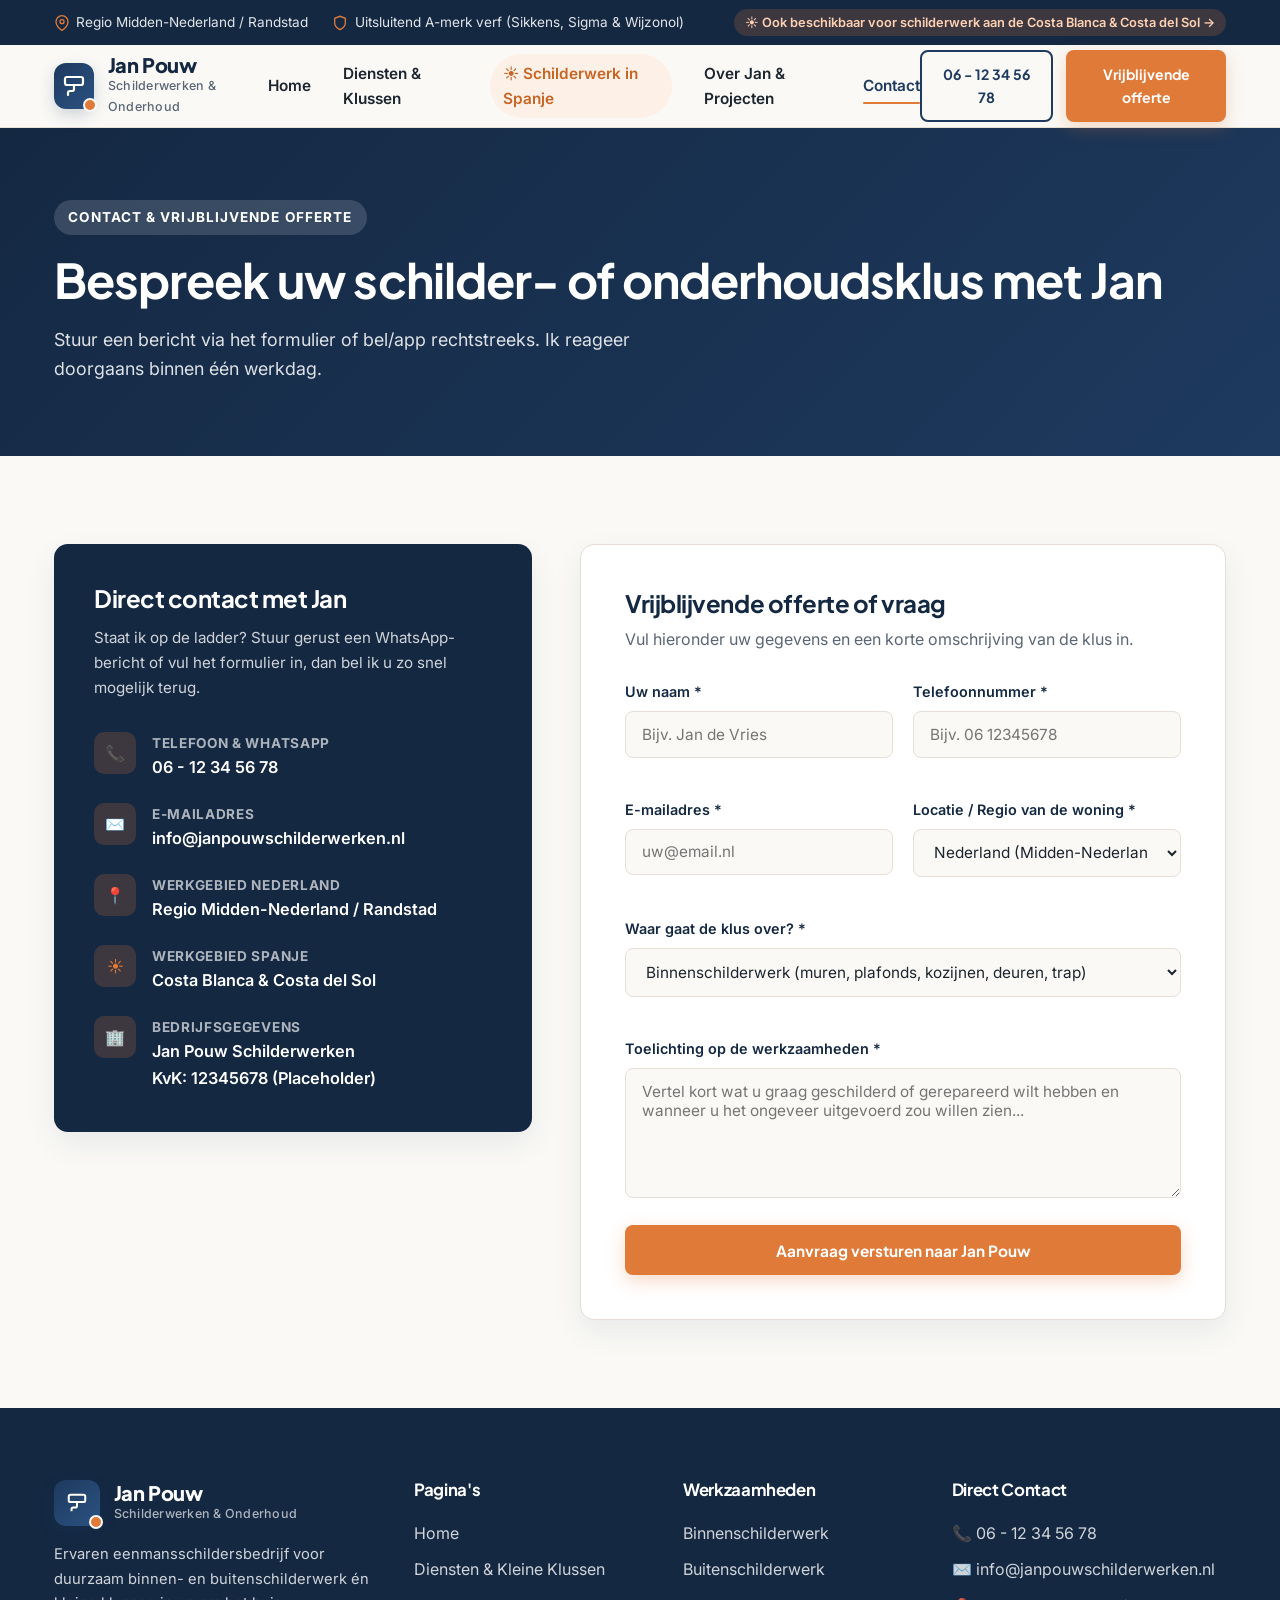
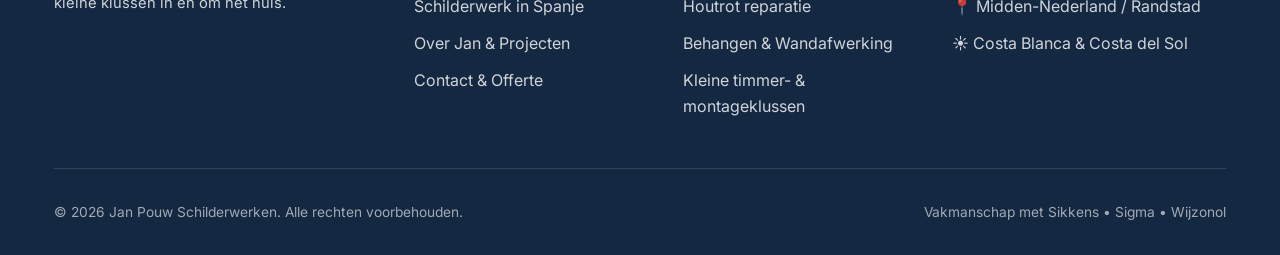
==== contact.html @ bf40d8f5 "Initial commit: Website Jan Pouw Schilderwerken" ====
<!DOCTYPE html>
<html lang="nl">
<head>
  <meta charset="UTF-8" />
  <meta name="viewport" content="width=device-width, initial-scale=1.0" />
  <title>Contact &amp; Offerte Aanvragen | Jan Pouw Schilderwerken</title>
  <meta name="description" content="Vraag vrijblijvend een offerte aan bij Jan Pouw Schilderwerken voor binnen- en buitenschilderwerk, kleine klussen of schilderwerk aan uw woning in Spanje." />
  <link rel="preconnect" href="https://fonts.googleapis.com" />
  <link rel="preconnect" href="https://fonts.gstatic.com" crossorigin />
  <link href="https://fonts.googleapis.com/css2?family=Inter:wght@400;500;600;700&family=Plus+Jakarta+Sans:wght@600;700;800&display=swap" rel="stylesheet" />
  <link rel="stylesheet" href="css/style.css" />
</head>
<body>

  <!-- Topbar -->
  <div class="topbar">
    <div class="container topbar-inner">
      <div class="topbar-items">
        <span class="topbar-item">
          <svg width="16" height="16" viewBox="0 0 24 24" fill="none" stroke="currentColor" stroke-width="2"><path d="M21 10c0 7-9 13-9 13s-9-6-9-13a9 9 0 0 1 18 0z"/><circle cx="12" cy="10" r="3"/></svg>
          Regio Midden-Nederland / Randstad
        </span>
        <span class="topbar-item">
          <svg width="16" height="16" viewBox="0 0 24 24" fill="none" stroke="currentColor" stroke-width="2"><path d="M12 22s8-4 8-10V5l-8-3-8 3v7c0 6 8 10 8 10z"/></svg>
          Uitsluitend A-merk verf (Sikkens, Sigma &amp; Wijzonol)
        </span>
      </div>
      <div>
        <a href="spanje.html" class="topbar-spain-badge">
          ☀️ Ook beschikbaar voor schilderwerk aan de Costa Blanca &amp; Costa del Sol &rarr;
        </a>
      </div>
    </div>
  </div>

  <!-- Navigatie -->
  <header class="site-header">
    <div class="container header-inner">
      <a href="index.html" class="brand">
        <div class="brand-mark">
          <svg width="24" height="24" viewBox="0 0 24 24" fill="none" stroke="currentColor" stroke-width="2.2" stroke-linecap="round" stroke-linejoin="round"><path d="M19 3H5a2 2 0 0 0-2 2v4a2 2 0 0 0 2 2h14a2 2 0 0 0 2-2V5a2 2 0 0 0-2-2Z"/><path d="M12 11v4a2 2 0 0 1-2 2H8a2 2 0 0 0-2 2v2"/></svg>
        </div>
        <div class="brand-text">
          <span class="brand-name">Jan Pouw</span>
          <span class="brand-sub">Schilderwerken &amp; Onderhoud</span>
        </div>
      </a>

      <nav class="nav-links" aria-label="Hoofdnavigatie">
        <a href="index.html" class="nav-link">Home</a>
        <a href="diensten.html" class="nav-link">Diensten &amp; Klussen</a>
        <a href="spanje.html" class="nav-link nav-link-spain">☀️ Schilderwerk in Spanje</a>
        <a href="over-jan.html" class="nav-link">Over Jan &amp; Projecten</a>
        <a href="contact.html" class="nav-link active">Contact</a>
      </nav>

      <div class="header-cta">
        <a href="tel:+31612345678" class="btn btn-outline btn-sm">06 - 12 34 56 78</a>
        <a href="contact.html" class="btn btn-primary btn-sm">Vrijblijvende offerte</a>
      </div>

      <button class="mobile-toggle" aria-label="Menu openen" aria-expanded="false">
        <svg width="28" height="28" viewBox="0 0 24 24" fill="none" stroke="currentColor" stroke-width="2.2"><line x1="3" y1="6" x2="21" y2="6"/><line x1="3" y1="12" x2="21" y2="12"/><line x1="3" y1="18" x2="21" y2="18"/></svg>
      </button>
    </div>
  </header>

  <!-- Page Hero -->
  <section class="page-hero">
    <div class="container">
      <span class="eyebrow" style="background: rgba(255,255,255,0.15); color: #fff;">Contact &amp; Vrijblijvende Offerte</span>
      <h1>Bespreek uw schilder- of onderhoudsklus met Jan</h1>
      <p>Stuur een bericht via het formulier of bel/app rechtstreeks. Ik reageer doorgaans binnen één werkdag.</p>
    </div>
  </section>

  <!-- Contact Sectie -->
  <section class="section">
    <div class="container contact-layout">
      <!-- Linkerkolom: Contactgegevens -->
      <aside class="contact-info-card">
        <h3>Direct contact met Jan</h3>
        <p>Staat ik op de ladder? Stuur gerust een WhatsApp-bericht of vul het formulier in, dan bel ik u zo snel mogelijk terug.</p>

        <div class="contact-list">
          <div class="contact-list-item">
            <div class="contact-icon">📞</div>
            <div>
              <strong>Telefoon &amp; WhatsApp</strong>
              <a href="tel:+31612345678">06 - 12 34 56 78</a>
            </div>
          </div>

          <div class="contact-list-item">
            <div class="contact-icon">✉️</div>
            <div>
              <strong>E-mailadres</strong>
              <a href="mailto:info@janpouwschilderwerken.nl">info@janpouwschilderwerken.nl</a>
            </div>
          </div>

          <div class="contact-list-item">
            <div class="contact-icon">📍</div>
            <div>
              <strong>Werkgebied Nederland</strong>
              <span>Regio Midden-Nederland / Randstad</span>
            </div>
          </div>

          <div class="contact-list-item">
            <div class="contact-icon">☀️</div>
            <div>
              <strong>Werkgebied Spanje</strong>
              <span>Costa Blanca &amp; Costa del Sol</span>
            </div>
          </div>

          <div class="contact-list-item">
            <div class="contact-icon">🏢</div>
            <div>
              <strong>Bedrijfsgegevens</strong>
              <span>Jan Pouw Schilderwerken<br />KvK: 12345678 (Placeholder)</span>
            </div>
          </div>
        </div>
      </aside>

      <!-- Rechterkolom: Offerteformulier -->
      <div class="form-card">
        <h2 style="margin-bottom: 0.5rem;">Vrijblijvende offerte of vraag</h2>
        <p style="color: var(--text-muted); margin-bottom: 1.75rem;">
          Vul hieronder uw gegevens en een korte omschrijving van de klus in.
        </p>

        <form id="offerte-form">
          <div class="form-grid">
            <div class="form-group">
              <label for="naam">Uw naam *</label>
              <input type="text" id="naam" name="naam" class="form-control" placeholder="Bijv. Jan de Vries" required />
            </div>

            <div class="form-group">
              <label for="telefoon">Telefoonnummer *</label>
              <input type="tel" id="telefoon" name="telefoon" class="form-control" placeholder="Bijv. 06 12345678" required />
            </div>

            <div class="form-group">
              <label for="email">E-mailadres *</label>
              <input type="email" id="email" name="email" class="form-control" placeholder="uw@email.nl" required />
            </div>

            <div class="form-group">
              <label for="locatie">Locatie / Regio van de woning *</label>
              <select id="locatie" name="locatie" class="form-control">
                <option value="Nederland (Midden-Nederland / Randstad)">Nederland (Midden-Nederland / Randstad)</option>
                <option value="Spanje (Costa Blanca / Costa del Sol)">Spanje (Costa Blanca / Costa del Sol)</option>
                <option value="Anders (vermeld in bericht)">Anders (vermeld plaats in bericht)</option>
              </select>
            </div>

            <div class="form-group full">
              <label for="klus-type">Waar gaat de klus over? *</label>
              <select id="klus-type" name="klus-type" class="form-control">
                <option value="binnen">Binnenschilderwerk (muren, plafonds, kozijnen, deuren, trap)</option>
                <option value="buiten">Buitenschilderwerk (kozijnen, gevel, dakkapel)</option>
                <option value="combinatie">Combinatie binnen- &amp; buitenschilderwerk</option>
                <option value="klusjes">Kleine klussen &amp; onderhoud (houtrot, behangen, timmerwerk, montage)</option>
                <option value="spanje">Schilderwerk &amp; onderhoud in Spanje</option>
              </select>
            </div>

            <div class="form-group full">
              <label for="bericht">Toelichting op de werkzaamheden *</label>
              <textarea id="bericht" name="bericht" class="form-control" placeholder="Vertel kort wat u graag geschilderd of gerepareerd wilt hebben en wanneer u het ongeveer uitgevoerd zou willen zien..." required></textarea>
            </div>
          </div>

          <button type="submit" class="btn btn-primary" style="width: 100%;">
            Aanvraag versturen naar Jan Pouw
          </button>

          <div id="form-success" class="form-success" role="status"></div>
        </form>
      </div>
    </div>
  </section>

  <!-- Footer -->
  <footer class="site-footer">
    <div class="container">
      <div class="footer-grid">
        <div class="footer-col">
          <div class="brand" style="margin-bottom: 1rem;">
            <div class="brand-mark">
              <svg width="22" height="22" viewBox="0 0 24 24" fill="none" stroke="currentColor" stroke-width="2.2"><path d="M19 3H5a2 2 0 0 0-2 2v4a2 2 0 0 0 2 2h14a2 2 0 0 0 2-2V5a2 2 0 0 0-2-2Z"/><path d="M12 11v4a2 2 0 0 1-2 2H8a2 2 0 0 0-2 2v2"/></svg>
            </div>
            <div class="brand-text">
              <span class="brand-name" style="color: #fff;">Jan Pouw</span>
              <span class="brand-sub" style="color: rgba(255,255,255,0.65);">Schilderwerken &amp; Onderhoud</span>
            </div>
          </div>
          <p style="font-size: 0.92rem;">
            Ervaren eenmansschildersbedrijf voor duurzaam binnen- en buitenschilderwerk én kleine klussen in en om het huis.
          </p>
        </div>

        <div class="footer-col">
          <h4>Pagina's</h4>
          <ul class="footer-links">
            <li><a href="index.html">Home</a></li>
            <li><a href="diensten.html">Diensten &amp; Kleine Klussen</a></li>
            <li><a href="spanje.html">Schilderwerk in Spanje</a></li>
            <li><a href="over-jan.html">Over Jan &amp; Projecten</a></li>
            <li><a href="contact.html">Contact &amp; Offerte</a></li>
          </ul>
        </div>

        <div class="footer-col">
          <h4>Werkzaamheden</h4>
          <ul class="footer-links">
            <li><a href="diensten.html#binnen">Binnenschilderwerk</a></li>
            <li><a href="diensten.html#buiten">Buitenschilderwerk</a></li>
            <li><a href="diensten.html#klussen">Houtrot reparatie</a></li>
            <li><a href="diensten.html#klussen">Behangen &amp; Wandafwerking</a></li>
            <li><a href="diensten.html#klussen">Kleine timmer- &amp; montageklussen</a></li>
          </ul>
        </div>

        <div class="footer-col">
          <h4>Direct Contact</h4>
          <ul class="footer-links">
            <li>📞 <a href="tel:+31612345678">06 - 12 34 56 78</a></li>
            <li>✉️ <a href="mailto:info@janpouwschilderwerken.nl">info@janpouwschilderwerken.nl</a></li>
            <li>📍 Midden-Nederland / Randstad</li>
            <li>☀️ Costa Blanca &amp; Costa del Sol</li>
          </ul>
        </div>
      </div>

      <div class="footer-bottom">
        <span>&copy; 2026 Jan Pouw Schilderwerken. Alle rechten voorbehouden.</span>
        <span>Vakmanschap met Sikkens • Sigma • Wijzonol</span>
      </div>
    </div>
  </footer>

  <script src="js/main.js"></script>
</body>
</html>
---- css/style.css ----
/* ==========================================================================
   Jan Pouw Schilderwerken — Mediterraans Fris & Modern Design System
   ========================================================================== */

:root {
  /* Kleurenpalet: Mediterraans Fris & Modern */
  --bg-light: #FAF9F6;          /* Helder kalkwit */
  --bg-sand: #F3EFEA;           /* Zacht warm zandgrijs */
  --bg-sand-dark: #E8E1D7;      /* Iets dieper zand voor subtiele randen */
  --surface-white: #FFFFFF;     /* Zuiver wit voor kaarten */

  --primary: #1E3A5F;           /* Modern kustblauw / diep azuurblauw */
  --primary-light: #2B5282;     /* Lichter kustblauw */
  --primary-dark: #142842;      /* Diep nachtblauw */

  --accent: #E07A38;            /* Zonnig terracotta / oker */
  --accent-hover: #C86524;      /* Dieper terracotta voor hover */
  --accent-soft: #FDF0E6;       /* Zachte terracotta gloed */

  --text-main: #1C252E;         /* Diep antraciet-blauw voor leesbaarheid */
  --text-muted: #5A6675;        /* Zacht leigrijs */
  --text-light: #F8FAFC;

  --success: #2A7B56;
  --border-color: #E5DFD5;

  /* Typografie */
  --font-heading: 'Plus Jakarta Sans', -apple-system, BlinkMacSystemFont, sans-serif;
  --font-body: 'Inter', -apple-system, BlinkMacSystemFont, sans-serif;

  /* Schaduwen & Afrondingen */
  --shadow-sm: 0 4px 12px rgba(30, 58, 95, 0.05);
  --shadow-md: 0 12px 30px rgba(30, 58, 95, 0.08);
  --shadow-lg: 0 20px 45px rgba(30, 58, 95, 0.12);
  --radius-sm: 8px;
  --radius-md: 14px;
  --radius-lg: 22px;
  --radius-pill: 9999px;

  --transition: all 0.25s cubic-bezier(0.4, 0, 0.2, 1);
}

/* Reset & Basis */
*, *::before, *::after {
  box-sizing: border-box;
  margin: 0;
  padding: 0;
}

html {
  scroll-behavior: smooth;
  font-size: 16px;
}

body {
  font-family: var(--font-body);
  background-color: var(--bg-light);
  color: var(--text-main);
  line-height: 1.65;
  -webkit-font-smoothing: antialiased;
  overflow-x: hidden;
}

img {
  max-width: 100%;
  height: auto;
  display: block;
}

a {
  color: inherit;
  text-decoration: none;
  transition: var(--transition);
}

ul {
  list-style: none;
}

.container {
  width: 100%;
  max-width: 1220px;
  margin: 0 auto;
  padding: 0 1.5rem;
}

/* Typografie Helpers */
h1, h2, h3, h4 {
  font-family: var(--font-heading);
  color: var(--primary-dark);
  line-height: 1.2;
  font-weight: 700;
  letter-spacing: -0.02em;
}

.eyebrow {
  display: inline-flex;
  align-items: center;
  gap: 0.5rem;
  font-size: 0.85rem;
  font-weight: 700;
  text-transform: uppercase;
  letter-spacing: 0.08em;
  color: var(--accent);
  background: var(--accent-soft);
  padding: 0.4rem 0.9rem;
  border-radius: var(--radius-pill);
  margin-bottom: 1rem;
}

.section-header {
  max-width: 680px;
  margin: 0 auto 3.5rem;
  text-align: center;
}

.section-header h2 {
  font-size: clamp(1.85rem, 3.2vw, 2.6rem);
  margin-bottom: 1rem;
}

.section-header p {
  color: var(--text-muted);
  font-size: 1.08rem;
}

/* ==========================================================================
   Topbar & Navigatie
   ========================================================================== */
.topbar {
  background-color: var(--primary-dark);
  color: rgba(255, 255, 255, 0.88);
  font-size: 0.85rem;
  padding: 0.55rem 0;
}

.topbar-inner {
  display: flex;
  justify-content: space-between;
  align-items: center;
  flex-wrap: wrap;
  gap: 0.75rem;
}

.topbar-items {
  display: flex;
  align-items: center;
  gap: 1.5rem;
  flex-wrap: wrap;
}

.topbar-item {
  display: inline-flex;
  align-items: center;
  gap: 0.4rem;
}

.topbar-item svg {
  color: var(--accent);
  flex-shrink: 0;
}

.topbar-spain-badge {
  display: inline-flex;
  align-items: center;
  gap: 0.4rem;
  background: rgba(224, 122, 56, 0.2);
  color: #FFD1B3;
  padding: 0.2rem 0.7rem;
  border-radius: var(--radius-pill);
  font-weight: 600;
  font-size: 0.8rem;
}

.topbar-spain-badge:hover {
  background: var(--accent);
  color: #fff;
}

/* Header */
.site-header {
  position: sticky;
  top: 0;
  z-index: 1000;
  background: rgba(250, 249, 246, 0.94);
  backdrop-filter: blur(12px);
  border-bottom: 1px solid var(--border-color);
  transition: var(--transition);
}

.header-inner {
  display: flex;
  align-items: center;
  justify-content: space-between;
  height: 82px;
}

.brand {
  display: flex;
  align-items: center;
  gap: 0.85rem;
}

.brand-mark {
  width: 46px;
  height: 46px;
  border-radius: 12px;
  background: linear-gradient(135deg, var(--primary) 0%, var(--primary-light) 100%);
  display: flex;
  align-items: center;
  justify-content: center;
  color: #fff;
  position: relative;
  box-shadow: 0 6px 16px rgba(30, 58, 95, 0.2);
}

.brand-mark::after {
  content: '';
  position: absolute;
  bottom: -3px;
  right: -3px;
  width: 14px;
  height: 14px;
  background: var(--accent);
  border-radius: 50%;
  border: 2px solid var(--bg-light);
}

.brand-text {
  display: flex;
  flex-direction: column;
}

.brand-name {
  font-family: var(--font-heading);
  font-weight: 800;
  font-size: 1.25rem;
  color: var(--primary-dark);
  letter-spacing: -0.02em;
  line-height: 1.1;
}

.brand-sub {
  font-size: 0.78rem;
  color: var(--text-muted);
  font-weight: 500;
  letter-spacing: 0.02em;
}

.nav-links {
  display: flex;
  align-items: center;
  gap: 2rem;
}

.nav-link {
  font-weight: 600;
  font-size: 0.96rem;
  color: var(--text-main);
  position: relative;
  padding: 0.35rem 0;
}

.nav-link::after {
  content: '';
  position: absolute;
  left: 0;
  bottom: 0;
  width: 0;
  height: 2.5px;
  background: var(--accent);
  border-radius: 2px;
  transition: var(--transition);
}

.nav-link:hover,
.nav-link.active {
  color: var(--primary);
}

.nav-link:hover::after,
.nav-link.active::after {
  width: 100%;
}

.nav-link-spain {
  display: inline-flex;
  align-items: center;
  gap: 0.35rem;
  background: var(--accent-soft);
  color: var(--accent-hover);
  padding: 0.4rem 0.85rem;
  border-radius: var(--radius-pill);
}

.nav-link-spain::after {
  display: none;
}

.nav-link-spain:hover,
.nav-link-spain.active {
  background: var(--accent);
  color: #fff;
}

.header-cta {
  display: flex;
  align-items: center;
  gap: 0.85rem;
}

/* Knoppen */
.btn {
  display: inline-flex;
  align-items: center;
  justify-content: center;
  gap: 0.55rem;
  font-family: var(--font-heading);
  font-weight: 700;
  font-size: 0.96rem;
  padding: 0.85rem 1.65rem;
  border-radius: var(--radius-sm);
  border: 2px solid transparent;
  cursor: pointer;
  transition: var(--transition);
  text-align: center;
}

.btn-primary {
  background-color: var(--accent);
  color: #fff;
  box-shadow: 0 6px 18px rgba(224, 122, 56, 0.28);
}

.btn-primary:hover {
  background-color: var(--accent-hover);
  transform: translateY(-2px);
  box-shadow: 0 10px 24px rgba(224, 122, 56, 0.35);
}

.btn-secondary {
  background-color: var(--primary);
  color: #fff;
}

.btn-secondary:hover {
  background-color: var(--primary-dark);
  transform: translateY(-2px);
}

.btn-outline {
  background-color: transparent;
  border-color: var(--primary);
  color: var(--primary);
}

.btn-outline:hover {
  background-color: var(--primary);
  color: #fff;
}

.btn-outline-light {
  background-color: rgba(255, 255, 255, 0.1);
  border-color: rgba(255, 255, 255, 0.55);
  color: #fff;
}

.btn-outline-light:hover {
  background-color: #fff;
  color: var(--primary-dark);
}

.btn-sm {
  padding: 0.65rem 1.25rem;
  font-size: 0.88rem;
}

/* Mobiel menu knop */
.mobile-toggle {
  display: none;
  background: none;
  border: none;
  color: var(--primary-dark);
  cursor: pointer;
  padding: 0.5rem;
}

/* ==========================================================================
   Hero Sectie
   ========================================================================== */
.hero {
  position: relative;
  padding: 4.5rem 0 5rem;
  background: linear-gradient(180deg, var(--bg-light) 0%, var(--bg-sand) 100%);
  overflow: hidden;
}

.hero-grid {
  display: grid;
  grid-template-columns: 1.1fr 0.9fr;
  gap: 3.5rem;
  align-items: center;
}

.hero-content h1 {
  font-size: clamp(2.25rem, 4.2vw, 3.45rem);
  margin-bottom: 1.25rem;
  color: var(--primary-dark);
}

.hero-content h1 span {
  color: var(--accent);
}

.hero-lead {
  font-size: 1.14rem;
  color: var(--text-muted);
  margin-bottom: 2rem;
  max-width: 560px;
}

.hero-actions {
  display: flex;
  flex-wrap: wrap;
  gap: 1rem;
  margin-bottom: 2.5rem;
}

.hero-usps {
  display: grid;
  grid-template-columns: repeat(2, 1fr);
  gap: 0.85rem 1.5rem;
  padding-top: 1.75rem;
  border-top: 1px solid var(--border-color);
}

.hero-usp {
  display: flex;
  align-items: center;
  gap: 0.6rem;
  font-weight: 600;
  font-size: 0.94rem;
  color: var(--primary-dark);
}

.hero-usp-icon {
  width: 24px;
  height: 24px;
  border-radius: 50%;
  background: rgba(42, 123, 86, 0.14);
  color: var(--success);
  display: inline-flex;
  align-items: center;
  justify-content: center;
  flex-shrink: 0;
}

.hero-visual {
  position: relative;
}

.hero-image-main {
  border-radius: var(--radius-lg);
  overflow: hidden;
  box-shadow: var(--shadow-lg);
  border: 6px solid var(--surface-white);
  aspect-ratio: 4 / 3.4;
}

.hero-image-main img {
  width: 100%;
  height: 100%;
  object-fit: cover;
}

.hero-floating-card {
  position: absolute;
  bottom: -1.5rem;
  left: -1.75rem;
  background: var(--surface-white);
  padding: 1.15rem 1.4rem;
  border-radius: var(--radius-md);
  box-shadow: var(--shadow-md);
  display: flex;
  align-items: center;
  gap: 1rem;
  max-width: 295px;
  border: 1px solid var(--border-color);
}

.hero-floating-badge {
  width: 48px;
  height: 48px;
  border-radius: 12px;
  background: var(--accent-soft);
  color: var(--accent);
  display: flex;
  align-items: center;
  justify-content: center;
  font-weight: 800;
  font-size: 1.1rem;
  flex-shrink: 0;
}

.hero-floating-card strong {
  display: block;
  font-size: 0.95rem;
  color: var(--primary-dark);
}

.hero-floating-card span {
  font-size: 0.82rem;
  color: var(--text-muted);
}

.hero-spain-pill {
  position: absolute;
  top: 1.25rem;
  right: 1.25rem;
  background: rgba(20, 40, 66, 0.9);
  backdrop-filter: blur(8px);
  color: #fff;
  padding: 0.6rem 1rem;
  border-radius: var(--radius-pill);
  font-size: 0.83rem;
  font-weight: 600;
  display: flex;
  align-items: center;
  gap: 0.45rem;
  box-shadow: var(--shadow-sm);
}

/* ==========================================================================
   Verfmerken Balk (Sikkens, Sigma, Wijzonol)
   ========================================================================== */
.brands-bar {
  background: var(--surface-white);
  border-bottom: 1px solid var(--border-color);
  padding: 2rem 0;
}

.brands-inner {
  display: flex;
  align-items: center;
  justify-content: space-between;
  flex-wrap: wrap;
  gap: 1.5rem;
}

.brands-label {
  font-size: 0.92rem;
  font-weight: 600;
  color: var(--text-muted);
  max-width: 320px;
}

.brands-label strong {
  color: var(--primary-dark);
}

.brand-pills {
  display: flex;
  align-items: center;
  flex-wrap: wrap;
  gap: 1rem;
}

.brand-pill {
  background: var(--bg-light);
  border: 1px solid var(--border-color);
  padding: 0.65rem 1.4rem;
  border-radius: var(--radius-sm);
  font-family: var(--font-heading);
  font-weight: 800;
  font-size: 1.05rem;
  color: var(--primary);
  letter-spacing: 0.03em;
  display: flex;
  align-items: center;
  gap: 0.5rem;
}

.brand-pill span.dot {
  width: 8px;
  height: 8px;
  border-radius: 50%;
  background: var(--accent);
}

/* ==========================================================================
   Secties Algemeen & Diensten Kaarten
   ========================================================================== */
.section {
  padding: 5.5rem 0;
}

.section-sand {
  background-color: var(--bg-sand);
}

.section-primary {
  background-color: var(--primary);
  color: #fff;
}

.services-grid {
  display: grid;
  grid-template-columns: repeat(3, 1fr);
  gap: 2rem;
}

.service-card {
  background: var(--surface-white);
  border-radius: var(--radius-md);
  overflow: hidden;
  border: 1px solid var(--border-color);
  box-shadow: var(--shadow-sm);
  transition: var(--transition);
  display: flex;
  flex-direction: column;
}

.service-card:hover {
  transform: translateY(-6px);
  box-shadow: var(--shadow-lg);
}

.service-card-img {
  height: 220px;
  overflow: hidden;
  position: relative;
}

.service-card-img img {
  width: 100%;
  height: 100%;
  object-fit: cover;
  transition: transform 0.5s ease;
}

.service-card:hover .service-card-img img {
  transform: scale(1.05);
}

.service-tag {
  position: absolute;
  top: 1rem;
  left: 1rem;
  background: rgba(255, 255, 255, 0.94);
  color: var(--primary-dark);
  font-weight: 700;
  font-size: 0.78rem;
  padding: 0.3rem 0.75rem;
  border-radius: var(--radius-pill);
}

.service-card-body {
  padding: 1.85rem;
  display: flex;
  flex-direction: column;
  flex-grow: 1;
}

.service-card-body h3 {
  font-size: 1.35rem;
  margin-bottom: 0.75rem;
}

.service-card-body p {
  color: var(--text-muted);
  font-size: 0.96rem;
  margin-bottom: 1.25rem;
}

.check-list {
  margin-bottom: 1.6rem;
  display: flex;
  flex-direction: column;
  gap: 0.5rem;
}

.check-list li {
  display: flex;
  align-items: flex-start;
  gap: 0.55rem;
  font-size: 0.92rem;
  color: var(--text-main);
}

.check-list li svg {
  color: var(--accent);
  flex-shrink: 0;
  margin-top: 0.25rem;
}

.service-card-link {
  margin-top: auto;
  display: inline-flex;
  align-items: center;
  gap: 0.4rem;
  font-weight: 700;
  color: var(--primary);
  font-size: 0.95rem;
}

.service-card-link:hover {
  color: var(--accent);
  gap: 0.65rem;
}

/* ==========================================================================
   Spanje Highlight Banner
   ========================================================================== */
.spain-banner {
  background: linear-gradient(125deg, var(--primary-dark) 0%, var(--primary) 60%, #275385 100%);
  border-radius: var(--radius-lg);
  overflow: hidden;
  color: #fff;
  display: grid;
  grid-template-columns: 1.15fr 0.85fr;
  box-shadow: var(--shadow-lg);
}

.spain-banner-content {
  padding: 3.5rem;
  display: flex;
  flex-direction: column;
  justify-content: center;
}

.spain-banner-content h2 {
  color: #fff;
  font-size: clamp(1.75rem, 3vw, 2.4rem);
  margin-bottom: 1rem;
}

.spain-banner-content p {
  color: rgba(255, 255, 255, 0.86);
  font-size: 1.05rem;
  margin-bottom: 1.5rem;
}

.spain-highlights {
  display: grid;
  grid-template-columns: repeat(2, 1fr);
  gap: 0.75rem 1.25rem;
  margin-bottom: 2rem;
}

.spain-highlight-item {
  display: flex;
  align-items: center;
  gap: 0.5rem;
  font-size: 0.92rem;
  font-weight: 500;
  color: #FFF3E8;
}

.spain-banner-image {
  position: relative;
  min-height: 340px;
}

.spain-banner-image img {
  width: 100%;
  height: 100%;
  object-fit: cover;
}

/* ==========================================================================
   Over Jan / Vakmanschap Blok
   ========================================================================== */
.split-grid {
  display: grid;
  grid-template-columns: 1fr 1fr;
  gap: 4rem;
  align-items: center;
}

.image-collage {
  position: relative;
  display: grid;
  grid-template-columns: 1fr 1fr;
  gap: 1.25rem;
}

.image-collage img {
  border-radius: var(--radius-md);
  box-shadow: var(--shadow-md);
  width: 100%;
  height: 280px;
  object-fit: cover;
}

.image-collage img:nth-child(2) {
  margin-top: 2.5rem;
}

.feature-boxes {
  display: grid;
  grid-template-columns: repeat(2, 1fr);
  gap: 1.25rem;
  margin-top: 2rem;
}

.feature-box {
  background: var(--surface-white);
  padding: 1.35rem;
  border-radius: var(--radius-sm);
  border: 1px solid var(--border-color);
}

.feature-box h4 {
  font-size: 1.05rem;
  margin-bottom: 0.35rem;
  display: flex;
  align-items: center;
  gap: 0.5rem;
}

.feature-box p {
  font-size: 0.88rem;
  color: var(--text-muted);
}

/* ==========================================================================
   Reviews / Klantbeoordelingen
   ========================================================================== */
.reviews-grid {
  display: grid;
  grid-template-columns: repeat(3, 1fr);
  gap: 1.75rem;
}

.review-card {
  background: var(--surface-white);
  padding: 2rem;
  border-radius: var(--radius-md);
  border: 1px solid var(--border-color);
  box-shadow: var(--shadow-sm);
  display: flex;
  flex-direction: column;
}

.review-stars {
  color: #F59E0B;
  font-size: 1.1rem;
  letter-spacing: 2px;
  margin-bottom: 1rem;
}

.review-text {
  font-style: italic;
  color: var(--text-main);
  margin-bottom: 1.5rem;
  flex-grow: 1;
}

.review-author {
  display: flex;
  align-items: center;
  justify-content: space-between;
  padding-top: 1rem;
  border-top: 1px solid var(--border-color);
  font-size: 0.88rem;
}

.review-author strong {
  color: var(--primary-dark);
}

.review-location {
  color: var(--text-muted);
}

/* ==========================================================================
   Pagina Header (Subpagina's)
   ========================================================================== */
.page-hero {
  background: linear-gradient(135deg, var(--primary-dark) 0%, var(--primary) 100%);
  color: #fff;
  padding: 4.5rem 0;
  position: relative;
  overflow: hidden;
}

.page-hero h1 {
  color: #fff;
  font-size: clamp(2rem, 3.8vw, 3rem);
  margin-bottom: 1rem;
}

.page-hero p {
  color: rgba(255, 255, 255, 0.86);
  font-size: 1.12rem;
  max-width: 660px;
}

/* ==========================================================================
   Portfolio Galerij & Filters
   ========================================================================== */
.filter-tabs {
  display: flex;
  justify-content: center;
  flex-wrap: wrap;
  gap: 0.65rem;
  margin-bottom: 2.5rem;
}

.filter-btn {
  background: var(--surface-white);
  border: 1px solid var(--border-color);
  padding: 0.6rem 1.25rem;
  border-radius: var(--radius-pill);
  font-weight: 600;
  font-size: 0.9rem;
  color: var(--text-main);
  cursor: pointer;
  transition: var(--transition);
}

.filter-btn.active,
.filter-btn:hover {
  background: var(--primary);
  color: #fff;
  border-color: var(--primary);
}

.gallery-grid {
  display: grid;
  grid-template-columns: repeat(3, 1fr);
  gap: 1.5rem;
}

.gallery-item {
  border-radius: var(--radius-md);
  overflow: hidden;
  background: var(--surface-white);
  border: 1px solid var(--border-color);
  box-shadow: var(--shadow-sm);
  transition: var(--transition);
}

.gallery-item.hidden {
  display: none;
}

.gallery-img {
  height: 240px;
  overflow: hidden;
  position: relative;
}

.gallery-img img {
  width: 100%;
  height: 100%;
  object-fit: cover;
  transition: transform 0.4s ease;
}

.gallery-item:hover .gallery-img img {
  transform: scale(1.05);
}

.gallery-caption {
  padding: 1.25rem;
}

.gallery-caption h4 {
  font-size: 1.05rem;
  margin-bottom: 0.25rem;
}

.gallery-caption p {
  font-size: 0.86rem;
  color: var(--text-muted);
}

/* ==========================================================================
   Contactformulier & Kaarten
   ========================================================================== */
.contact-layout {
  display: grid;
  grid-template-columns: 1fr 1.35fr;
  gap: 3rem;
  align-items: start;
}

.contact-info-card {
  background: var(--primary-dark);
  color: #fff;
  padding: 2.5rem;
  border-radius: var(--radius-md);
  box-shadow: var(--shadow-md);
}

.contact-info-card h3 {
  color: #fff;
  font-size: 1.5rem;
  margin-bottom: 0.75rem;
}

.contact-info-card > p {
  color: rgba(255, 255, 255, 0.8);
  margin-bottom: 2rem;
  font-size: 0.95rem;
}

.contact-list {
  display: flex;
  flex-direction: column;
  gap: 1.35rem;
}

.contact-list-item {
  display: flex;
  align-items: flex-start;
  gap: 1rem;
}

.contact-icon {
  width: 42px;
  height: 42px;
  border-radius: 10px;
  background: rgba(224, 122, 56, 0.2);
  color: var(--accent);
  display: flex;
  align-items: center;
  justify-content: center;
  flex-shrink: 0;
}

.contact-list-item strong {
  display: block;
  font-size: 0.85rem;
  text-transform: uppercase;
  letter-spacing: 0.05em;
  color: rgba(255, 255, 255, 0.65);
}

.contact-list-item span,
.contact-list-item a {
  font-size: 1.02rem;
  font-weight: 600;
  color: #fff;
}

.form-card {
  background: var(--surface-white);
  padding: 2.75rem;
  border-radius: var(--radius-md);
  border: 1px solid var(--border-color);
  box-shadow: var(--shadow-md);
}

.form-grid {
  display: grid;
  grid-template-columns: 1fr 1fr;
  gap: 1.25rem;
}

.form-group {
  margin-bottom: 1.25rem;
}

.form-group.full {
  grid-column: 1 / -1;
}

.form-group label {
  display: block;
  font-weight: 600;
  font-size: 0.9rem;
  margin-bottom: 0.45rem;
  color: var(--primary-dark);
}

.form-control {
  width: 100%;
  padding: 0.8rem 1rem;
  border: 1.5px solid var(--border-color);
  border-radius: var(--radius-sm);
  font-family: var(--font-body);
  font-size: 0.96rem;
  background: var(--bg-light);
  color: var(--text-main);
  transition: var(--transition);
}

.form-control:focus {
  outline: none;
  border-color: var(--primary);
  background: #fff;
  box-shadow: 0 0 0 3px rgba(30, 58, 95, 0.1);
}

textarea.form-control {
  min-height: 130px;
  resize: vertical;
}

.form-success {
  display: none;
  background: #ECFDF5;
  border: 1px solid #A7F3D0;
  color: #065F46;
  padding: 1.25rem;
  border-radius: var(--radius-sm);
  margin-top: 1rem;
  font-weight: 600;
}

/* ==========================================================================
   CTA Sectie & Footer
   ========================================================================== */
.cta-strip {
  background: var(--bg-sand);
  border-top: 1px solid var(--border-color);
  padding: 4.5rem 0;
  text-align: center;
}

.cta-strip h2 {
  font-size: clamp(1.75rem, 3vw, 2.4rem);
  margin-bottom: 0.85rem;
}

.cta-strip p {
  color: var(--text-muted);
  max-width: 600px;
  margin: 0 auto 2rem;
  font-size: 1.05rem;
}

.site-footer {
  background: var(--primary-dark);
  color: rgba(255, 255, 255, 0.8);
  padding: 4.5rem 0 2rem;
}

.footer-grid {
  display: grid;
  grid-template-columns: 1.4fr 1fr 1fr 1.2fr;
  gap: 2.5rem;
  padding-bottom: 3rem;
  border-bottom: 1px solid rgba(255, 255, 255, 0.12);
}

.footer-col h4 {
  color: #fff;
  font-size: 1.05rem;
  margin-bottom: 1.2rem;
}

.footer-links {
  display: flex;
  flex-direction: column;
  gap: 0.65rem;
}

.footer-links a:hover {
  color: var(--accent);
  padding-left: 4px;
}

.footer-bottom {
  padding-top: 2rem;
  display: flex;
  justify-content: space-between;
  align-items: center;
  flex-wrap: wrap;
  gap: 1rem;
  font-size: 0.86rem;
  color: rgba(255, 255, 255, 0.6);
}

/* ==========================================================================
   Responsiveness
   ========================================================================== */
@media (max-width: 992px) {
  .hero-grid,
  .split-grid,
  .spain-banner,
  .contact-layout {
    grid-template-columns: 1fr;
  }

  .services-grid,
  .reviews-grid,
  .gallery-grid {
    grid-template-columns: repeat(2, 1fr);
  }

  .footer-grid {
    grid-template-columns: 1fr 1fr;
  }

  .hero-floating-card {
    left: 1rem;
    bottom: 1rem;
  }
}

@media (max-width: 768px) {
  .topbar {
    display: none;
  }

  .mobile-toggle {
    display: block;
  }

  .nav-links {
    position: fixed;
    top: 82px;
    left: 0;
    right: 0;
    background: var(--surface-white);
    flex-direction: column;
    padding: 1.75rem;
    gap: 1.15rem;
    border-bottom: 1px solid var(--border-color);
    box-shadow: var(--shadow-md);
    transform: translateY(-130%);
    opacity: 0;
    pointer-events: none;
    transition: var(--transition);
  }

  .nav-links.open {
    transform: translateY(0);
    opacity: 1;
    pointer-events: auto;
  }

  .header-cta {
    display: none;
  }

  .services-grid,
  .reviews-grid,
  .gallery-grid,
  .form-grid,
  .hero-usps,
  .spain-highlights,
  .feature-boxes,
  .footer-grid {
    grid-template-columns: 1fr;
  }

  .spain-banner-content {
    padding: 2.25rem 1.5rem;
  }
}
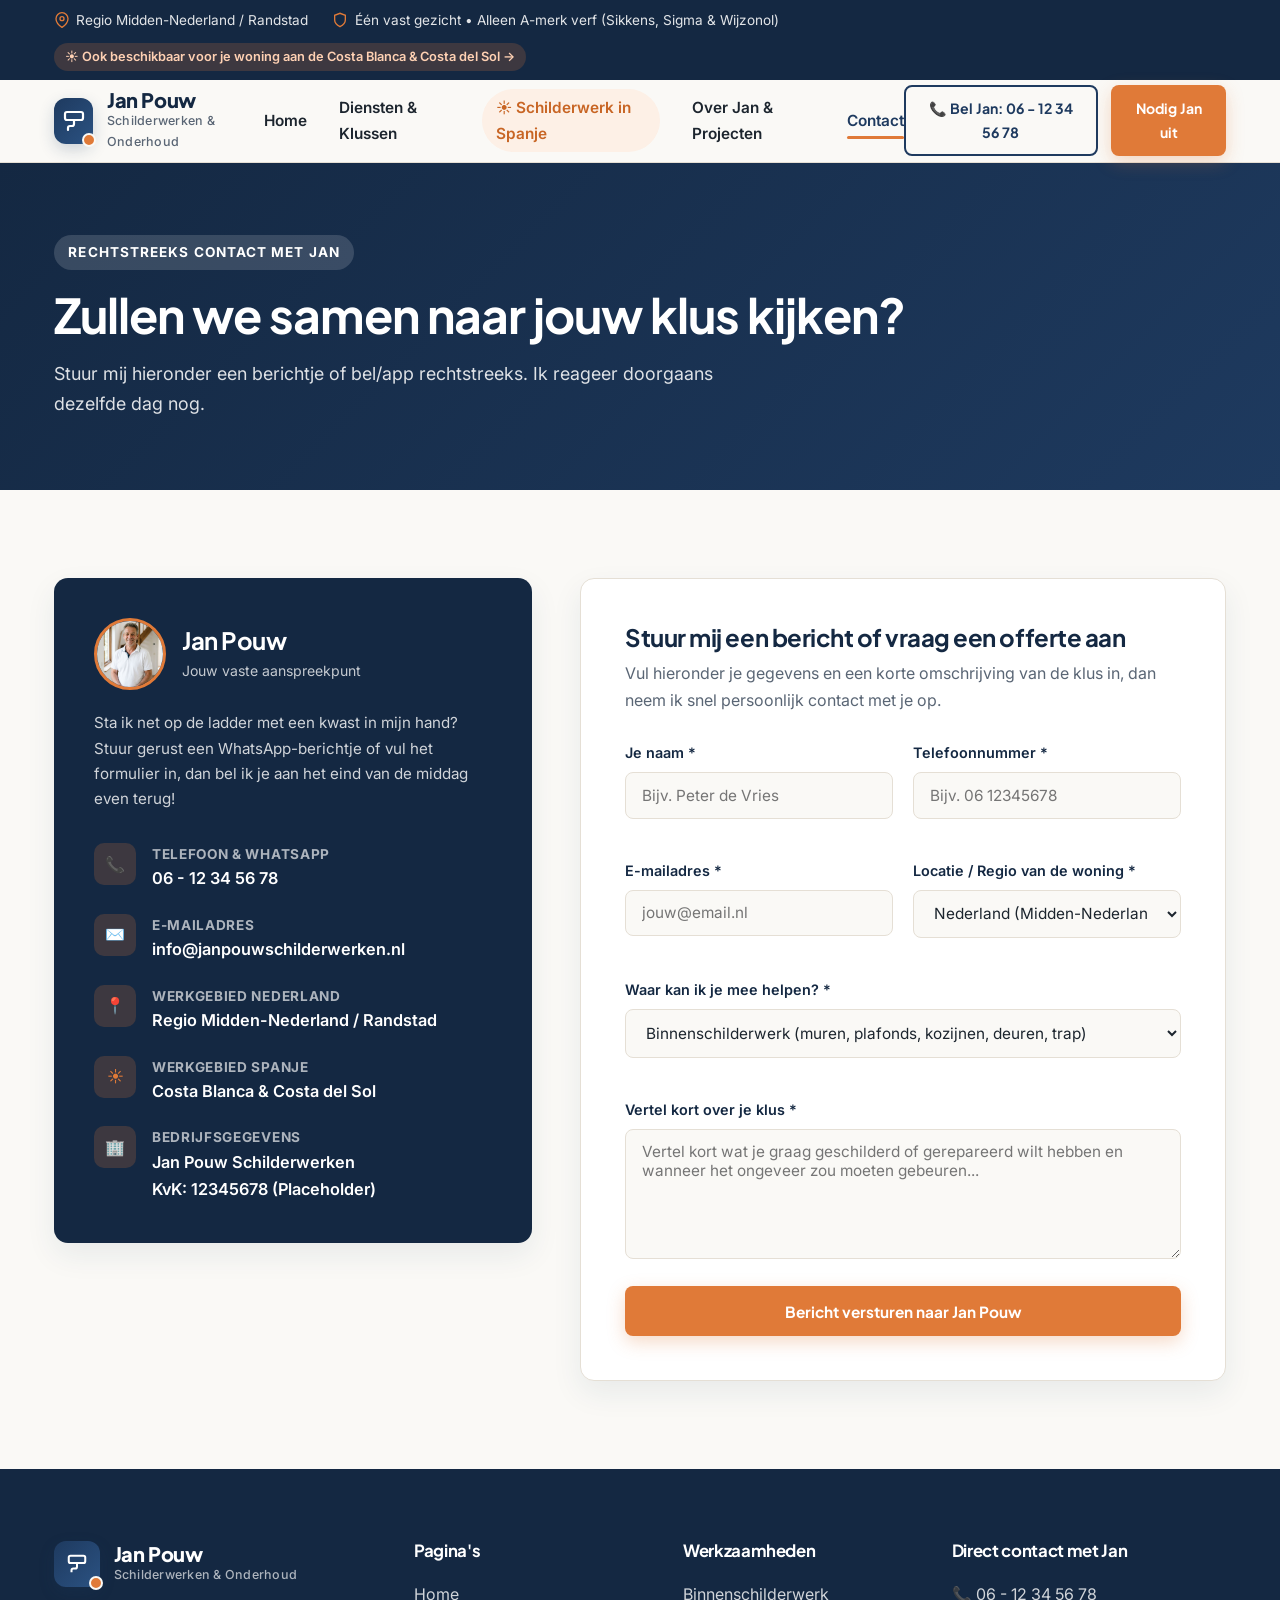
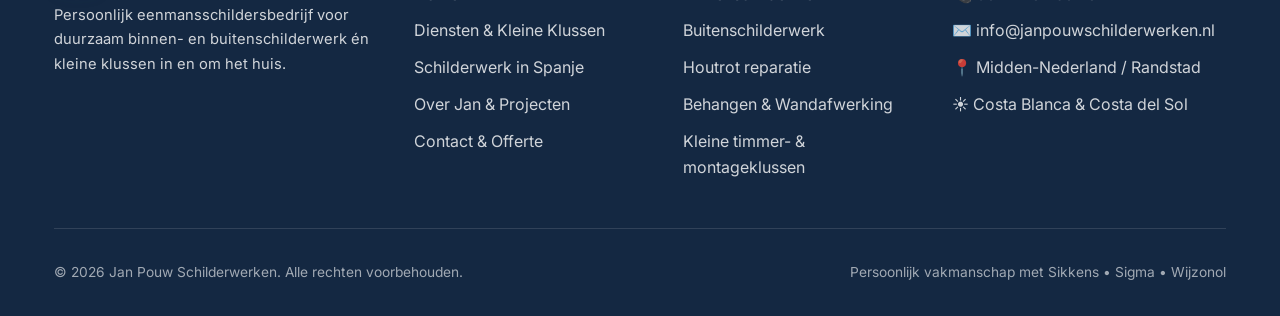
==== commit f7d648ba: "Make Versie 1 personal for one-man business with portrait of Jan, signature, 4-step process and pers" ====
--- a/contact.html
+++ b/contact.html
@@ -4,10 +4,10 @@
   <meta charset="UTF-8" />
   <meta name="viewport" content="width=device-width, initial-scale=1.0" />
   <title>Contact &amp; Offerte Aanvragen | Jan Pouw Schilderwerken</title>
-  <meta name="description" content="Vraag vrijblijvend een offerte aan bij Jan Pouw Schilderwerken voor binnen- en buitenschilderwerk, kleine klussen of schilderwerk aan uw woning in Spanje." />
+  <meta name="description" content="Neem rechtstreeks contact op met Jan Pouw voor een vrijblijvende prijsopgave voor binnen- en buitenschilderwerk, kleine klussen of schilderwerk in Spanje." />
   <link rel="preconnect" href="https://fonts.googleapis.com" />
   <link rel="preconnect" href="https://fonts.gstatic.com" crossorigin />
-  <link href="https://fonts.googleapis.com/css2?family=Inter:wght@400;500;600;700&family=Plus+Jakarta+Sans:wght@600;700;800&display=swap" rel="stylesheet" />
+  <link href="https://fonts.googleapis.com/css2?family=Caveat:wght@700&family=Inter:wght@400;500;600;700&family=Plus+Jakarta+Sans:wght@600;700;800&display=swap" rel="stylesheet" />
   <link rel="stylesheet" href="css/style.css" />
 </head>
 <body>
@@ -22,12 +22,12 @@
         </span>
         <span class="topbar-item">
           <svg width="16" height="16" viewBox="0 0 24 24" fill="none" stroke="currentColor" stroke-width="2"><path d="M12 22s8-4 8-10V5l-8-3-8 3v7c0 6 8 10 8 10z"/></svg>
-          Uitsluitend A-merk verf (Sikkens, Sigma &amp; Wijzonol)
+          Één vast gezicht • Alleen A-merk verf (Sikkens, Sigma &amp; Wijzonol)
         </span>
       </div>
       <div>
         <a href="spanje.html" class="topbar-spain-badge">
-          ☀️ Ook beschikbaar voor schilderwerk aan de Costa Blanca &amp; Costa del Sol &rarr;
+          ☀️ Ook beschikbaar voor je woning aan de Costa Blanca &amp; Costa del Sol &rarr;
         </a>
       </div>
     </div>
@@ -55,8 +55,8 @@
       </nav>
 
       <div class="header-cta">
-        <a href="tel:+31612345678" class="btn btn-outline btn-sm">06 - 12 34 56 78</a>
-        <a href="contact.html" class="btn btn-primary btn-sm">Vrijblijvende offerte</a>
+        <a href="tel:+31612345678" class="btn btn-outline btn-sm">📞 Bel Jan: 06 - 12 34 56 78</a>
+        <a href="contact.html" class="btn btn-primary btn-sm">Nodig Jan uit</a>
       </div>
 
       <button class="mobile-toggle" aria-label="Menu openen" aria-expanded="false">
@@ -68,19 +68,25 @@
   <!-- Page Hero -->
   <section class="page-hero">
     <div class="container">
-      <span class="eyebrow" style="background: rgba(255,255,255,0.15); color: #fff;">Contact &amp; Vrijblijvende Offerte</span>
-      <h1>Bespreek uw schilder- of onderhoudsklus met Jan</h1>
-      <p>Stuur een bericht via het formulier of bel/app rechtstreeks. Ik reageer doorgaans binnen één werkdag.</p>
+      <span class="eyebrow" style="background: rgba(255,255,255,0.15); color: #fff;">Rechtstreeks contact met Jan</span>
+      <h1>Zullen we samen naar jouw klus kijken?</h1>
+      <p>Stuur mij hieronder een berichtje of bel/app rechtstreeks. Ik reageer doorgaans dezelfde dag nog.</p>
     </div>
   </section>
 
   <!-- Contact Sectie -->
   <section class="section">
     <div class="container contact-layout">
-      <!-- Linkerkolom: Contactgegevens -->
+      <!-- Linkerkolom: Contactgegevens met Jan's foto -->
       <aside class="contact-info-card">
-        <h3>Direct contact met Jan</h3>
-        <p>Staat ik op de ladder? Stuur gerust een WhatsApp-bericht of vul het formulier in, dan bel ik u zo snel mogelijk terug.</p>
+        <div style="display: flex; align-items: center; gap: 1rem; margin-bottom: 1.25rem;">
+          <img src="images/jan-portret.jpg" alt="Jan Pouw" style="width: 72px; height: 72px; border-radius: 50%; object-fit: cover; border: 3px solid var(--accent);" />
+          <div>
+            <h3 style="margin-bottom: 0.15rem;">Jan Pouw</h3>
+            <span style="font-size: 0.88rem; color: rgba(255,255,255,0.75);">Jouw vaste aanspreekpunt</span>
+          </div>
+        </div>
+        <p>Sta ik net op de ladder met een kwast in mijn hand? Stuur gerust een WhatsApp-berichtje of vul het formulier in, dan bel ik je aan het eind van de middag even terug!</p>
 
         <div class="contact-list">
           <div class="contact-list-item">
@@ -127,16 +133,16 @@
 
       <!-- Rechterkolom: Offerteformulier -->
       <div class="form-card">
-        <h2 style="margin-bottom: 0.5rem;">Vrijblijvende offerte of vraag</h2>
+        <h2 style="margin-bottom: 0.5rem;">Stuur mij een bericht of vraag een offerte aan</h2>
         <p style="color: var(--text-muted); margin-bottom: 1.75rem;">
-          Vul hieronder uw gegevens en een korte omschrijving van de klus in.
+          Vul hieronder je gegevens en een korte omschrijving van de klus in, dan neem ik snel persoonlijk contact met je op.
         </p>
 
         <form id="offerte-form">
           <div class="form-grid">
             <div class="form-group">
-              <label for="naam">Uw naam *</label>
-              <input type="text" id="naam" name="naam" class="form-control" placeholder="Bijv. Jan de Vries" required />
+              <label for="naam">Je naam *</label>
+              <input type="text" id="naam" name="naam" class="form-control" placeholder="Bijv. Peter de Vries" required />
             </div>
 
             <div class="form-group">
@@ -146,7 +152,7 @@
 
             <div class="form-group">
               <label for="email">E-mailadres *</label>
-              <input type="email" id="email" name="email" class="form-control" placeholder="uw@email.nl" required />
+              <input type="email" id="email" name="email" class="form-control" placeholder="jouw@email.nl" required />
             </div>
 
             <div class="form-group">
@@ -159,7 +165,7 @@
             </div>
 
             <div class="form-group full">
-              <label for="klus-type">Waar gaat de klus over? *</label>
+              <label for="klus-type">Waar kan ik je mee helpen? *</label>
               <select id="klus-type" name="klus-type" class="form-control">
                 <option value="binnen">Binnenschilderwerk (muren, plafonds, kozijnen, deuren, trap)</option>
                 <option value="buiten">Buitenschilderwerk (kozijnen, gevel, dakkapel)</option>
@@ -170,13 +176,13 @@
             </div>
 
             <div class="form-group full">
-              <label for="bericht">Toelichting op de werkzaamheden *</label>
-              <textarea id="bericht" name="bericht" class="form-control" placeholder="Vertel kort wat u graag geschilderd of gerepareerd wilt hebben en wanneer u het ongeveer uitgevoerd zou willen zien..." required></textarea>
+              <label for="bericht">Vertel kort over je klus *</label>
+              <textarea id="bericht" name="bericht" class="form-control" placeholder="Vertel kort wat je graag geschilderd of gerepareerd wilt hebben en wanneer het ongeveer zou moeten gebeuren..." required></textarea>
             </div>
           </div>
 
           <button type="submit" class="btn btn-primary" style="width: 100%;">
-            Aanvraag versturen naar Jan Pouw
+            Bericht versturen naar Jan Pouw
           </button>
 
           <div id="form-success" class="form-success" role="status"></div>
@@ -200,7 +206,7 @@
             </div>
           </div>
           <p style="font-size: 0.92rem;">
-            Ervaren eenmansschildersbedrijf voor duurzaam binnen- en buitenschilderwerk én kleine klussen in en om het huis.
+            Persoonlijk eenmansschildersbedrijf voor duurzaam binnen- en buitenschilderwerk én kleine klussen in en om het huis.
           </p>
         </div>
 
@@ -227,7 +233,7 @@
         </div>
 
         <div class="footer-col">
-          <h4>Direct Contact</h4>
+          <h4>Direct contact met Jan</h4>
           <ul class="footer-links">
             <li>📞 <a href="tel:+31612345678">06 - 12 34 56 78</a></li>
             <li>✉️ <a href="mailto:info@janpouwschilderwerken.nl">info@janpouwschilderwerken.nl</a></li>
@@ -239,7 +245,7 @@
 
       <div class="footer-bottom">
         <span>&copy; 2026 Jan Pouw Schilderwerken. Alle rechten voorbehouden.</span>
-        <span>Vakmanschap met Sikkens • Sigma • Wijzonol</span>
+        <span>Persoonlijk vakmanschap met Sikkens • Sigma • Wijzonol</span>
       </div>
     </div>
   </footer>
--- a/css/style.css
+++ b/css/style.css
@@ -1175,6 +1175,336 @@
 }
 
 /* ==========================================================================
+   Stijlwisselaar (Versie 1: Strak & Modern vs. Versie 2: Dorps & Speels)
+   ========================================================================== */
+.theme-switcher {
+  position: fixed;
+  bottom: 1.5rem;
+  right: 1.5rem;
+  z-index: 2000;
+  background: #142842;
+  color: #fff;
+  padding: 0.45rem;
+  border-radius: 999px;
+  box-shadow: 0 14px 35px rgba(0, 0, 0, 0.25);
+  display: flex;
+  align-items: center;
+  gap: 0.35rem;
+  border: 2px solid rgba(255, 255, 255, 0.2);
+}
+
+.theme-switcher-label {
+  font-size: 0.78rem;
+  font-weight: 700;
+  padding: 0 0.65rem 0 0.85rem;
+  color: rgba(255, 255, 255, 0.8);
+  text-transform: uppercase;
+  letter-spacing: 0.05em;
+}
+
+.theme-btn {
+  border: none;
+  background: transparent;
+  color: rgba(255, 255, 255, 0.75);
+  font-family: var(--font-body);
+  font-weight: 700;
+  font-size: 0.85rem;
+  padding: 0.55rem 1rem;
+  border-radius: 999px;
+  cursor: pointer;
+  transition: var(--transition);
+  display: inline-flex;
+  align-items: center;
+  gap: 0.4rem;
+}
+
+.theme-btn:hover {
+  color: #fff;
+}
+
+.theme-btn.active {
+  background: var(--accent);
+  color: #fff;
+  box-shadow: 0 4px 12px rgba(0, 0, 0, 0.2);
+}
+
+/* ==========================================================================
+   VERSIE 2: DORPS, SPEELS & GEMOEDELIJK (body.theme-dorps)
+   ========================================================================== */
+body.theme-dorps {
+  --bg-light: #FDF9F1;          /* Warm roomwit / linnen */
+  --bg-sand: #F3EAD8;           /* Gezellig warm zand / haver */
+  --bg-sand-dark: #E5D7BF;
+  --surface-white: #FFFDF9;
+
+  --primary: #254D38;           /* Ambachtelijk dorpsgroen / monumentengroen */
+  --primary-light: #356B4E;
+  --primary-dark: #1A3828;
+
+  --accent: #E08224;            /* Zonnig warm okergeel / oranje */
+  --accent-hover: #C66D15;
+  --accent-soft: #FCECD8;
+
+  --text-main: #2A2622;         /* Warm donkerbruin-antraciet */
+  --text-muted: #655D53;
+
+  --border-color: #E6DAC6;
+
+  --font-heading: 'Fraunces', Georgia, serif;
+  --font-body: 'Nunito', -apple-system, BlinkMacSystemFont, sans-serif;
+
+  --radius-sm: 999px;           /* Speelse ronde knoppen */
+  --radius-md: 24px;            /* Zachte afgeronde kaarten */
+  --radius-lg: 32px;
+}
+
+body.theme-dorps h1,
+body.theme-dorps h2,
+body.theme-dorps h3,
+body.theme-dorps .brand-name {
+  font-weight: 700;
+  letter-spacing: -0.01em;
+}
+
+/* Handgeschreven speelse badge / aantekening in Dorpse stijl */
+.dorps-note {
+  display: none;
+  font-family: 'Caveat', cursive;
+  font-size: 1.55rem;
+  font-weight: 700;
+  color: var(--accent-hover);
+  transform: rotate(-3deg);
+  margin-bottom: 0.4rem;
+}
+
+body.theme-dorps .dorps-note {
+  display: inline-block;
+}
+
+body.theme-dorps .eyebrow {
+  font-family: 'Caveat', cursive;
+  font-size: 1.35rem;
+  text-transform: none;
+  letter-spacing: 0.01em;
+  padding: 0.25rem 1.1rem;
+  border: 1.5px dashed var(--accent);
+}
+
+/* Polaroid / speels gekantelde foto's in Dorpse modus */
+body.theme-dorps .hero-image-main {
+  border: 10px solid #fff;
+  border-bottom-width: 28px;
+  transform: rotate(1.8deg);
+  box-shadow: 0 18px 40px rgba(42, 38, 34, 0.16);
+  transition: transform 0.35s ease;
+}
+
+body.theme-dorps .hero-image-main:hover {
+  transform: rotate(0deg) scale(1.01);
+}
+
+body.theme-dorps .hero-floating-card {
+  transform: rotate(-2deg);
+  border: 2px dashed var(--accent);
+  background: #FFFDF8;
+}
+
+body.theme-dorps .image-collage img:first-child {
+  transform: rotate(-2.5deg);
+  border: 8px solid #fff;
+}
+
+body.theme-dorps .image-collage img:nth-child(2) {
+  transform: rotate(2.5deg);
+  border: 8px solid #fff;
+}
+
+body.theme-dorps .service-card,
+body.theme-dorps .review-card,
+body.theme-dorps .feature-box,
+body.theme-dorps .gallery-item {
+  border: 2px solid var(--border-color);
+  box-shadow: 0 8px 0 var(--border-color);
+}
+
+body.theme-dorps .service-card:hover {
+  transform: translateY(-6px) rotate(-0.5deg);
+  box-shadow: 0 14px 0 var(--border-color);
+}
+
+body.theme-dorps .brand-mark {
+  border-radius: 50%;
+  transform: rotate(-6deg);
+}
+
+body.theme-dorps .form-control {
+  border-radius: 16px;
+}
+
+/* ==========================================================================
+   Persoonlijke Eenmanszaak Elementen (Foto Jan, Handtekening, Stappenplan)
+   ========================================================================== */
+.jan-intro-pill {
+  display: inline-flex;
+  align-items: center;
+  gap: 0.75rem;
+  background: var(--surface-white);
+  border: 1px solid var(--border-color);
+  padding: 0.4rem 1.1rem 0.4rem 0.45rem;
+  border-radius: var(--radius-pill);
+  box-shadow: var(--shadow-sm);
+  margin-bottom: 1.25rem;
+}
+
+.jan-intro-pill img {
+  width: 38px;
+  height: 38px;
+  border-radius: 50%;
+  object-fit: cover;
+  border: 2px solid var(--accent);
+}
+
+.jan-intro-pill span {
+  font-size: 0.9rem;
+  font-weight: 700;
+  color: var(--primary-dark);
+}
+
+.jan-intro-pill strong {
+  color: var(--accent);
+}
+
+.jan-quote-box {
+  background: var(--surface-white);
+  border-left: 4px solid var(--accent);
+  padding: 1.35rem 1.6rem;
+  border-radius: 0 var(--radius-md) var(--radius-md) 0;
+  box-shadow: var(--shadow-sm);
+  margin: 1.5rem 0;
+}
+
+.jan-quote-box p {
+  font-style: italic;
+  color: var(--primary-dark);
+  font-size: 1.02rem;
+  margin-bottom: 0.75rem;
+}
+
+.jan-signature-row {
+  display: flex;
+  align-items: center;
+  justify-content: space-between;
+  flex-wrap: wrap;
+  gap: 1rem;
+}
+
+.jan-signature-author {
+  display: flex;
+  align-items: center;
+  gap: 0.75rem;
+}
+
+.jan-signature-author img {
+  width: 46px;
+  height: 46px;
+  border-radius: 50%;
+  object-fit: cover;
+  border: 2px solid var(--accent);
+}
+
+.jan-signature-author div strong {
+  display: block;
+  font-size: 0.94rem;
+  color: var(--primary-dark);
+}
+
+.jan-signature-author div span {
+  font-size: 0.82rem;
+  color: var(--text-muted);
+}
+
+.jan-handwriting {
+  font-family: 'Caveat', cursive;
+  font-size: 1.9rem;
+  font-weight: 700;
+  color: var(--primary);
+  transform: rotate(-3deg);
+  line-height: 1;
+}
+
+/* 4 Stappen: Van Kop Koffie tot Laatste Kwaststreek */
+.steps-grid {
+  display: grid;
+  grid-template-columns: repeat(4, 1fr);
+  gap: 1.5rem;
+}
+
+.step-card {
+  background: var(--surface-white);
+  padding: 1.85rem 1.5rem;
+  border-radius: var(--radius-md);
+  border: 1px solid var(--border-color);
+  box-shadow: var(--shadow-sm);
+  position: relative;
+  transition: var(--transition);
+}
+
+.step-card:hover {
+  transform: translateY(-4px);
+  box-shadow: var(--shadow-md);
+}
+
+.step-number {
+  width: 40px;
+  height: 40px;
+  border-radius: 10px;
+  background: var(--accent-soft);
+  color: var(--accent);
+  font-family: var(--font-heading);
+  font-weight: 800;
+  font-size: 1.05rem;
+  display: flex;
+  align-items: center;
+  justify-content: center;
+  margin-bottom: 1.1rem;
+}
+
+.step-card h3 {
+  font-size: 1.15rem;
+  margin-bottom: 0.55rem;
+}
+
+.step-card p {
+  font-size: 0.92rem;
+  color: var(--text-muted);
+}
+
+/* Persoonlijk CTA Blok met Jan's portret */
+.personal-cta-card {
+  max-width: 860px;
+  margin: 0 auto;
+  background: var(--surface-white);
+  border: 1px solid var(--border-color);
+  border-radius: var(--radius-lg);
+  padding: 2.75rem;
+  box-shadow: var(--shadow-md);
+  display: flex;
+  align-items: center;
+  gap: 2.25rem;
+  text-align: left;
+}
+
+.personal-cta-avatar {
+  width: 115px;
+  height: 115px;
+  border-radius: 50%;
+  object-fit: cover;
+  border: 4px solid var(--accent);
+  flex-shrink: 0;
+  box-shadow: var(--shadow-sm);
+}
+
+/* ==========================================================================
    Responsiveness
    ========================================================================== */
 @media (max-width: 992px) {
@@ -1187,7 +1517,8 @@
 
   .services-grid,
   .reviews-grid,
-  .gallery-grid {
+  .gallery-grid,
+  .steps-grid {
     grid-template-columns: repeat(2, 1fr);
   }
 
@@ -1240,6 +1571,7 @@
   .services-grid,
   .reviews-grid,
   .gallery-grid,
+  .steps-grid,
   .form-grid,
   .hero-usps,
   .spain-highlights,
@@ -1248,6 +1580,12 @@
     grid-template-columns: 1fr;
   }
 
+  .personal-cta-card {
+    flex-direction: column;
+    text-align: center;
+    padding: 2rem 1.5rem;
+  }
+
   .spain-banner-content {
     padding: 2.25rem 1.5rem;
   }
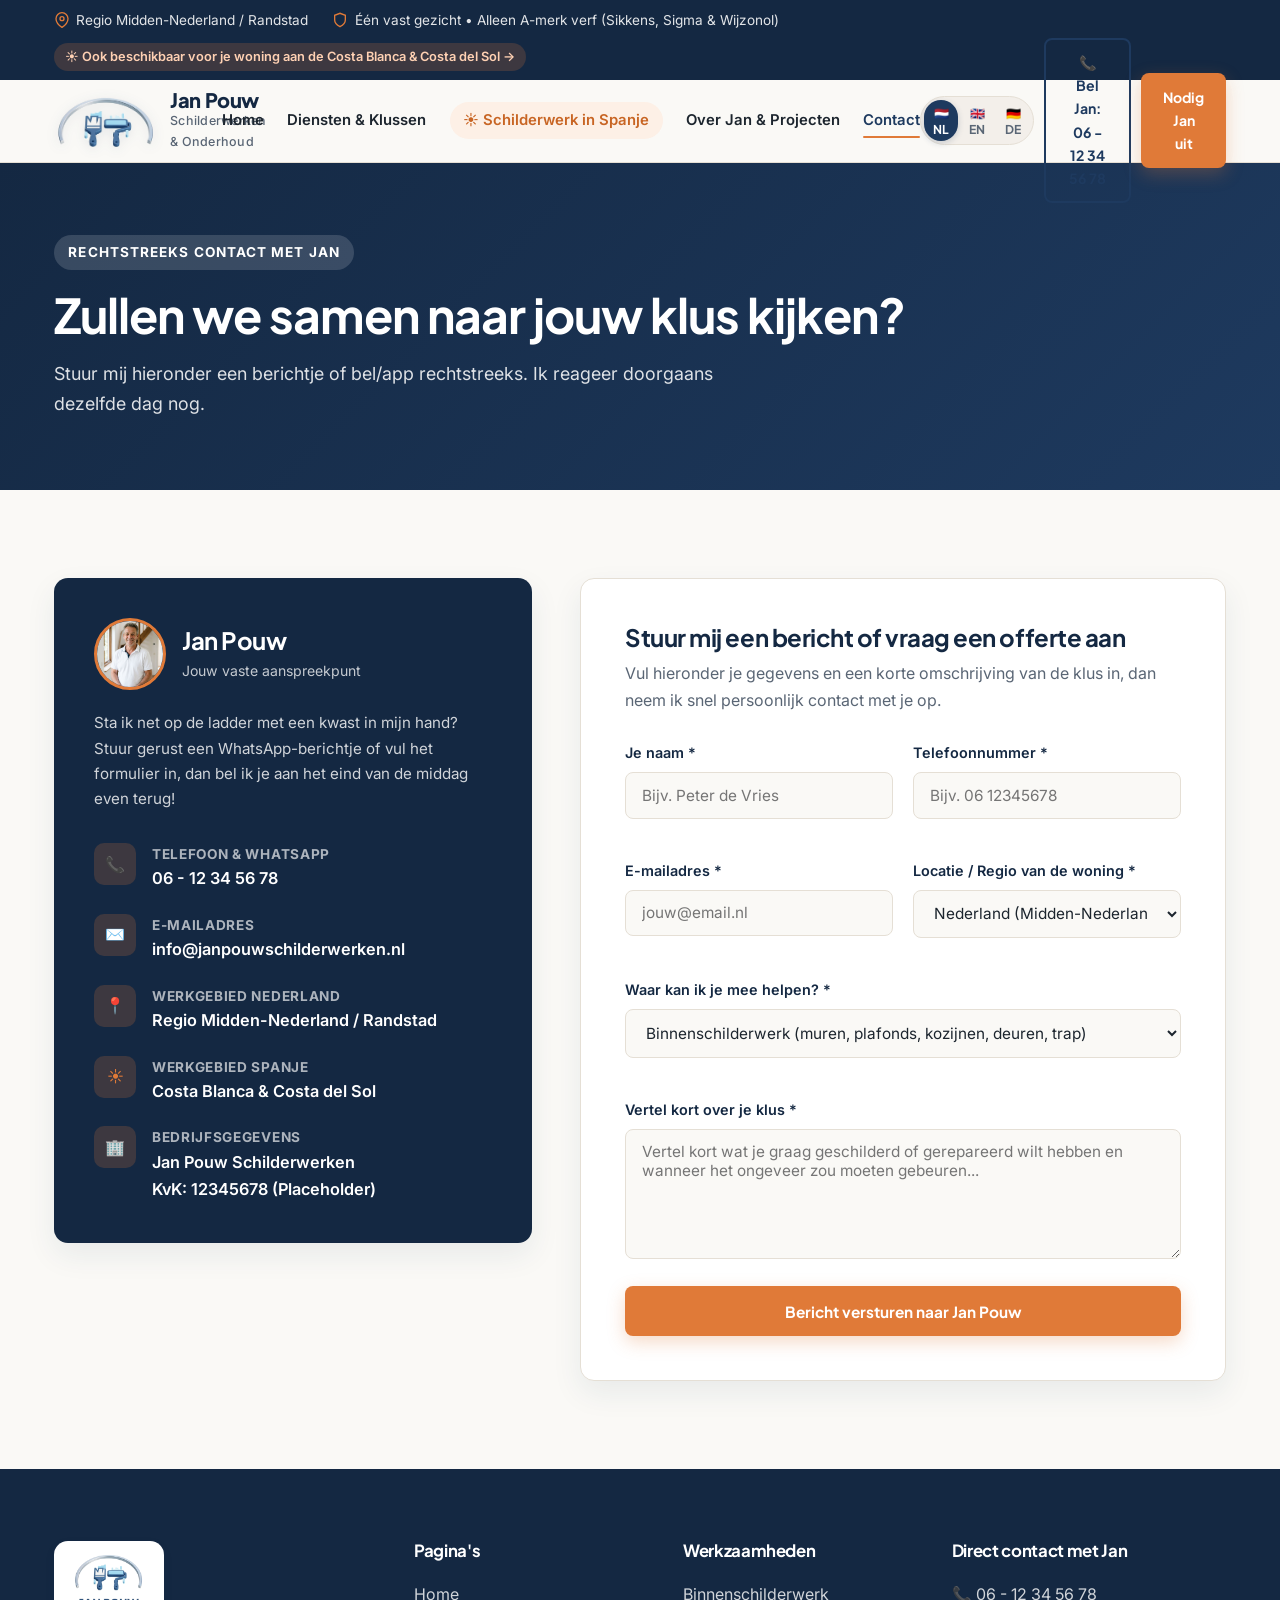
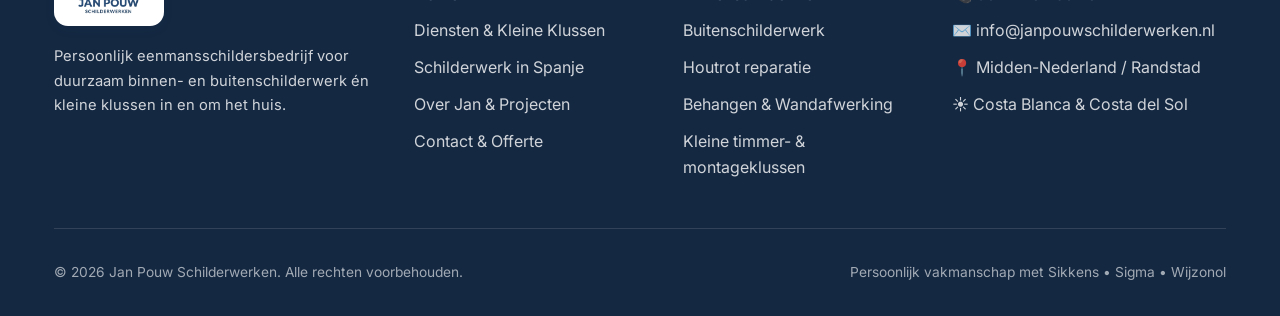
==== commit f4b8b01b: "Integrate official Jan Pouw Schilderwerken logo in header, footer and favicon" ====
--- a/contact.html
+++ b/contact.html
@@ -8,6 +8,7 @@
   <link rel="preconnect" href="https://fonts.googleapis.com" />
   <link rel="preconnect" href="https://fonts.gstatic.com" crossorigin />
   <link href="https://fonts.googleapis.com/css2?family=Caveat:wght@700&family=Inter:wght@400;500;600;700&family=Plus+Jakarta+Sans:wght@600;700;800&display=swap" rel="stylesheet" />
+  <link rel="icon" type="image/png" href="images/icoon_alleen.png" />
   <link rel="stylesheet" href="css/style.css" />
 </head>
 <body>
@@ -37,9 +38,7 @@
   <header class="site-header">
     <div class="container header-inner">
       <a href="index.html" class="brand">
-        <div class="brand-mark">
-          <svg width="24" height="24" viewBox="0 0 24 24" fill="none" stroke="currentColor" stroke-width="2.2" stroke-linecap="round" stroke-linejoin="round"><path d="M19 3H5a2 2 0 0 0-2 2v4a2 2 0 0 0 2 2h14a2 2 0 0 0 2-2V5a2 2 0 0 0-2-2Z"/><path d="M12 11v4a2 2 0 0 1-2 2H8a2 2 0 0 0-2 2v2"/></svg>
-        </div>
+        <img src="images/icoon_alleen.png" alt="Jan Pouw Schilderwerken Logo" class="brand-logo-img" />
         <div class="brand-text">
           <span class="brand-name">Jan Pouw</span>
           <span class="brand-sub">Schilderwerken &amp; Onderhoud</span>
@@ -196,14 +195,8 @@
     <div class="container">
       <div class="footer-grid">
         <div class="footer-col">
-          <div class="brand" style="margin-bottom: 1rem;">
-            <div class="brand-mark">
-              <svg width="22" height="22" viewBox="0 0 24 24" fill="none" stroke="currentColor" stroke-width="2.2"><path d="M19 3H5a2 2 0 0 0-2 2v4a2 2 0 0 0 2 2h14a2 2 0 0 0 2-2V5a2 2 0 0 0-2-2Z"/><path d="M12 11v4a2 2 0 0 1-2 2H8a2 2 0 0 0-2 2v2"/></svg>
-            </div>
-            <div class="brand-text">
-              <span class="brand-name" style="color: #fff;">Jan Pouw</span>
-              <span class="brand-sub" style="color: rgba(255,255,255,0.65);">Schilderwerken &amp; Onderhoud</span>
-            </div>
+          <div class="footer-logo-wrap">
+            <img src="images/logo_primair.png" alt="Jan Pouw Schilderwerken" />
           </div>
           <p style="font-size: 0.92rem;">
             Persoonlijk eenmansschildersbedrijf voor duurzaam binnen- en buitenschilderwerk én kleine klussen in en om het huis.
--- a/css/style.css
+++ b/css/style.css
@@ -201,6 +201,35 @@
   gap: 0.85rem;
 }
 
+.brand-logo-img {
+  height: 54px;
+  width: auto;
+  object-fit: contain;
+  display: block;
+  filter: drop-shadow(0 2px 6px rgba(30, 58, 95, 0.1));
+  transition: var(--transition);
+}
+
+.brand:hover .brand-logo-img {
+  transform: scale(1.04);
+}
+
+.footer-logo-wrap {
+  display: inline-flex;
+  align-items: center;
+  background: #ffffff;
+  padding: 0.65rem 1.15rem;
+  border-radius: var(--radius-md);
+  margin-bottom: 1.15rem;
+  box-shadow: var(--shadow-sm);
+}
+
+.footer-logo-wrap img {
+  height: 64px;
+  width: auto;
+  object-fit: contain;
+}
+
 .brand-mark {
   width: 46px;
   height: 46px;
@@ -250,15 +279,16 @@
 .nav-links {
   display: flex;
   align-items: center;
-  gap: 2rem;
+  gap: 1.45rem;
 }
 
 .nav-link {
   font-weight: 600;
-  font-size: 0.96rem;
+  font-size: 0.93rem;
   color: var(--text-main);
   position: relative;
   padding: 0.35rem 0;
+  white-space: nowrap;
 }
 
 .nav-link::after {
@@ -306,7 +336,54 @@
 .header-cta {
   display: flex;
   align-items: center;
-  gap: 0.85rem;
+  gap: 0.65rem;
+}
+
+.header-cta a[href^="tel:"] {
+  display: none;
+}
+
+@media (min-width: 1280px) {
+  .header-cta a[href^="tel:"] {
+    display: inline-flex;
+  }
+}
+
+/* Taalwisselaar (NL / EN / DE) */
+.lang-switcher {
+  display: inline-flex;
+  align-items: center;
+  background: var(--bg-sand);
+  border: 1px solid var(--border-color);
+  border-radius: var(--radius-pill);
+  padding: 0.2rem;
+  gap: 0.15rem;
+}
+
+.lang-btn {
+  border: none;
+  background: transparent;
+  color: var(--text-muted);
+  font-family: var(--font-heading);
+  font-weight: 700;
+  font-size: 0.76rem;
+  padding: 0.3rem 0.55rem;
+  border-radius: var(--radius-pill);
+  cursor: pointer;
+  transition: var(--transition);
+  display: inline-flex;
+  align-items: center;
+  gap: 0.25rem;
+}
+
+.lang-btn:hover {
+  color: var(--primary-dark);
+}
+
+.lang-btn.active {
+  background: var(--primary);
+  color: #fff;
+  box-shadow: 0 2px 6px rgba(30, 58, 95, 0.2);
 }
 
 /* Knoppen */
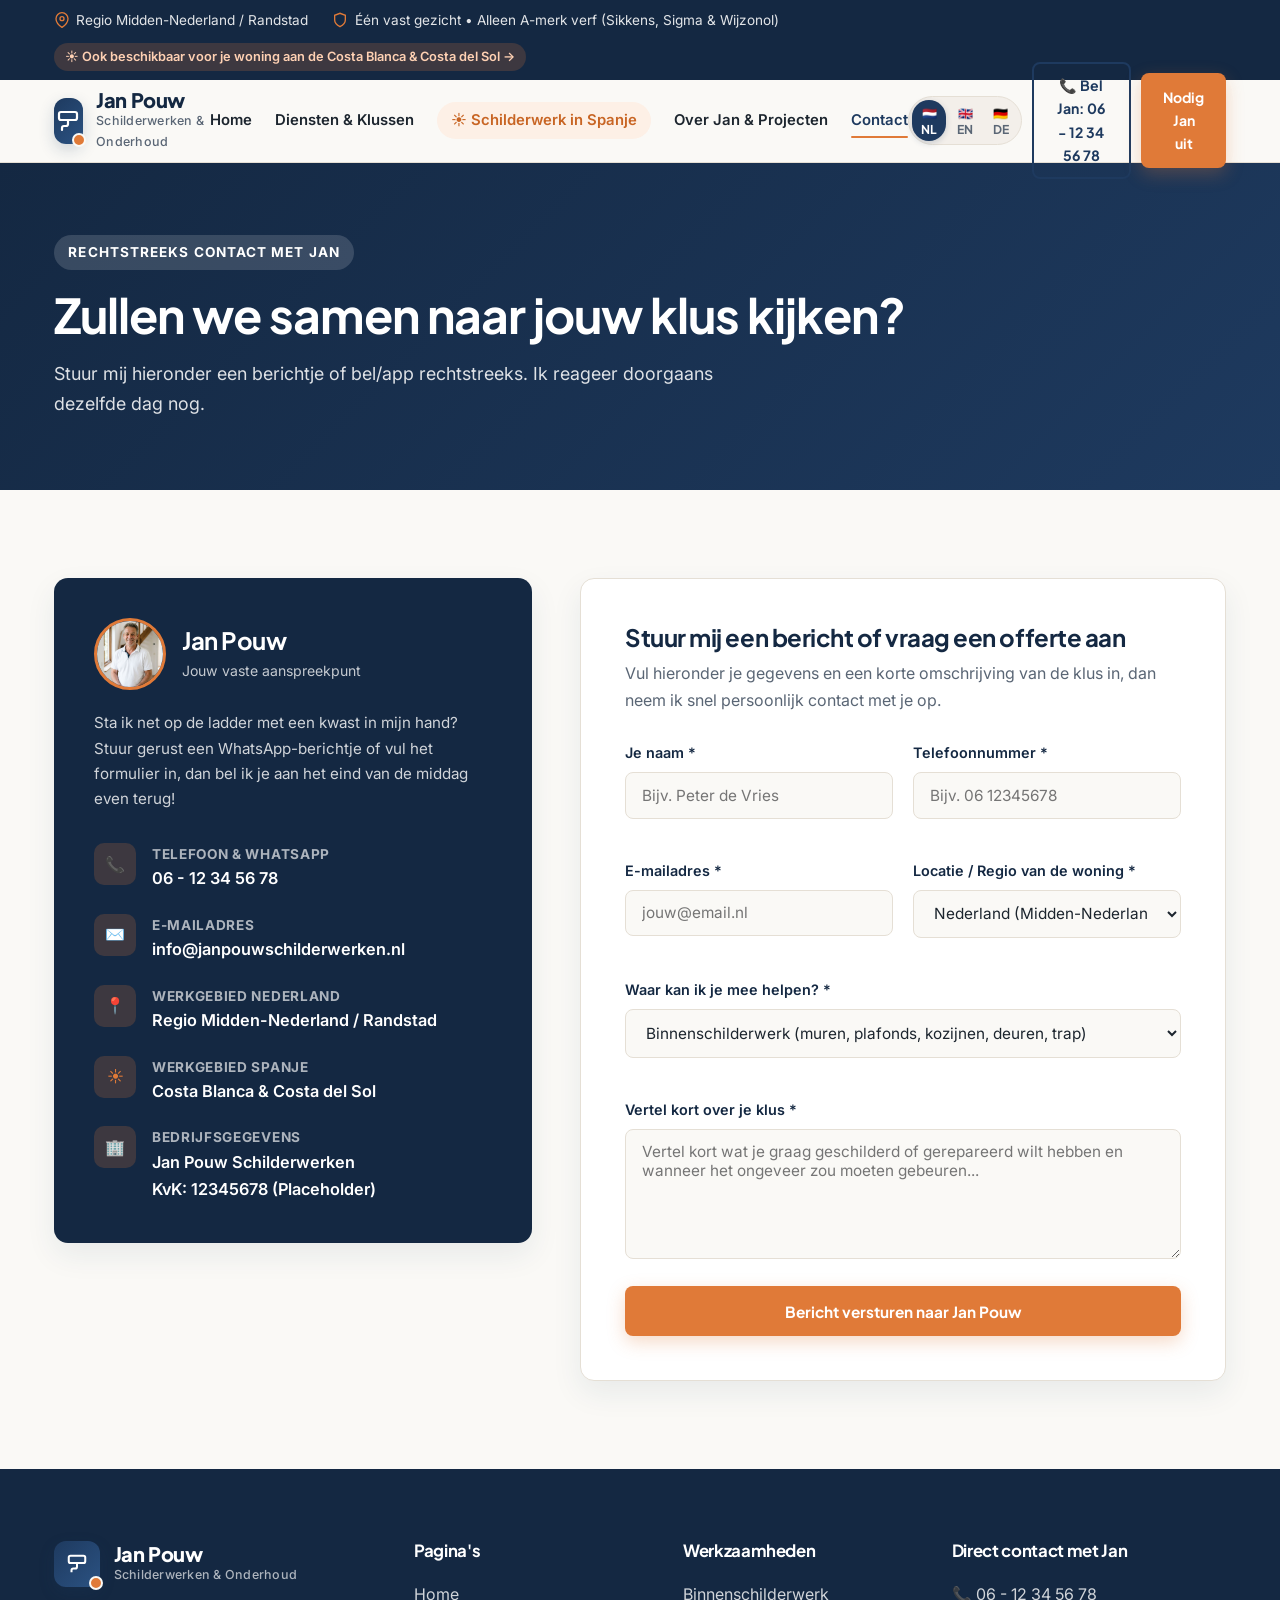
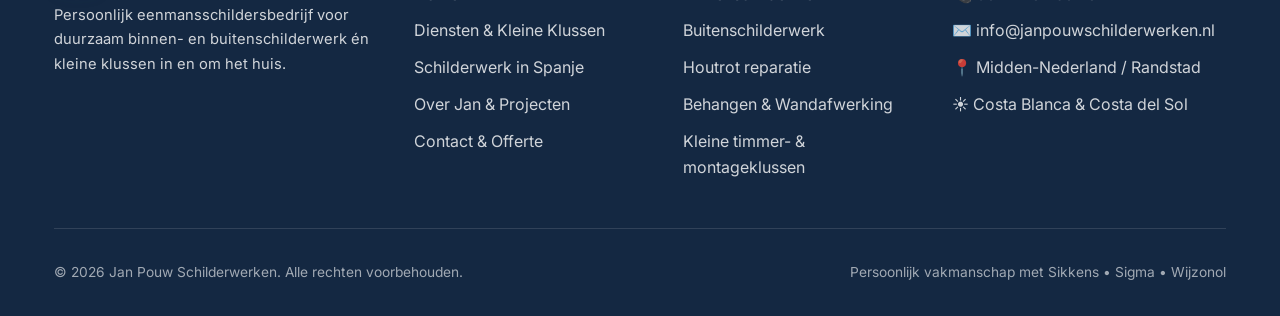
==== commit 486e1faf: "Restore original SVG brand mark logo in header and footer" ====
--- a/contact.html
+++ b/contact.html
@@ -8,7 +8,6 @@
   <link rel="preconnect" href="https://fonts.googleapis.com" />
   <link rel="preconnect" href="https://fonts.gstatic.com" crossorigin />
   <link href="https://fonts.googleapis.com/css2?family=Caveat:wght@700&family=Inter:wght@400;500;600;700&family=Plus+Jakarta+Sans:wght@600;700;800&display=swap" rel="stylesheet" />
-  <link rel="icon" type="image/png" href="images/icoon_alleen.png" />
   <link rel="stylesheet" href="css/style.css" />
 </head>
 <body>
@@ -38,7 +37,9 @@
   <header class="site-header">
     <div class="container header-inner">
       <a href="index.html" class="brand">
-        <img src="images/icoon_alleen.png" alt="Jan Pouw Schilderwerken Logo" class="brand-logo-img" />
+        <div class="brand-mark">
+          <svg width="24" height="24" viewBox="0 0 24 24" fill="none" stroke="currentColor" stroke-width="2.2" stroke-linecap="round" stroke-linejoin="round"><path d="M19 3H5a2 2 0 0 0-2 2v4a2 2 0 0 0 2 2h14a2 2 0 0 0 2-2V5a2 2 0 0 0-2-2Z"/><path d="M12 11v4a2 2 0 0 1-2 2H8a2 2 0 0 0-2 2v2"/></svg>
+        </div>
         <div class="brand-text">
           <span class="brand-name">Jan Pouw</span>
           <span class="brand-sub">Schilderwerken &amp; Onderhoud</span>
@@ -195,8 +196,14 @@
     <div class="container">
       <div class="footer-grid">
         <div class="footer-col">
-          <div class="footer-logo-wrap">
-            <img src="images/logo_primair.png" alt="Jan Pouw Schilderwerken" />
+          <div class="brand" style="margin-bottom: 1rem;">
+            <div class="brand-mark">
+              <svg width="22" height="22" viewBox="0 0 24 24" fill="none" stroke="currentColor" stroke-width="2.2"><path d="M19 3H5a2 2 0 0 0-2 2v4a2 2 0 0 0 2 2h14a2 2 0 0 0 2-2V5a2 2 0 0 0-2-2Z"/><path d="M12 11v4a2 2 0 0 1-2 2H8a2 2 0 0 0-2 2v2"/></svg>
+            </div>
+            <div class="brand-text">
+              <span class="brand-name" style="color: #fff;">Jan Pouw</span>
+              <span class="brand-sub" style="color: rgba(255,255,255,0.65);">Schilderwerken &amp; Onderhoud</span>
+            </div>
           </div>
           <p style="font-size: 0.92rem;">
             Persoonlijk eenmansschildersbedrijf voor duurzaam binnen- en buitenschilderwerk én kleine klussen in en om het huis.
--- a/css/style.css
+++ b/css/style.css
@@ -199,35 +199,6 @@
   display: flex;
   align-items: center;
   gap: 0.85rem;
-}
-
-.brand-logo-img {
-  height: 54px;
-  width: auto;
-  object-fit: contain;
-  display: block;
-  filter: drop-shadow(0 2px 6px rgba(30, 58, 95, 0.1));
-  transition: var(--transition);
-}
-
-.brand:hover .brand-logo-img {
-  transform: scale(1.04);
-}
-
-.footer-logo-wrap {
-  display: inline-flex;
-  align-items: center;
-  background: #ffffff;
-  padding: 0.65rem 1.15rem;
-  border-radius: var(--radius-md);
-  margin-bottom: 1.15rem;
-  box-shadow: var(--shadow-sm);
-}
-
-.footer-logo-wrap img {
-  height: 64px;
-  width: auto;
-  object-fit: contain;
 }
 
 .brand-mark {
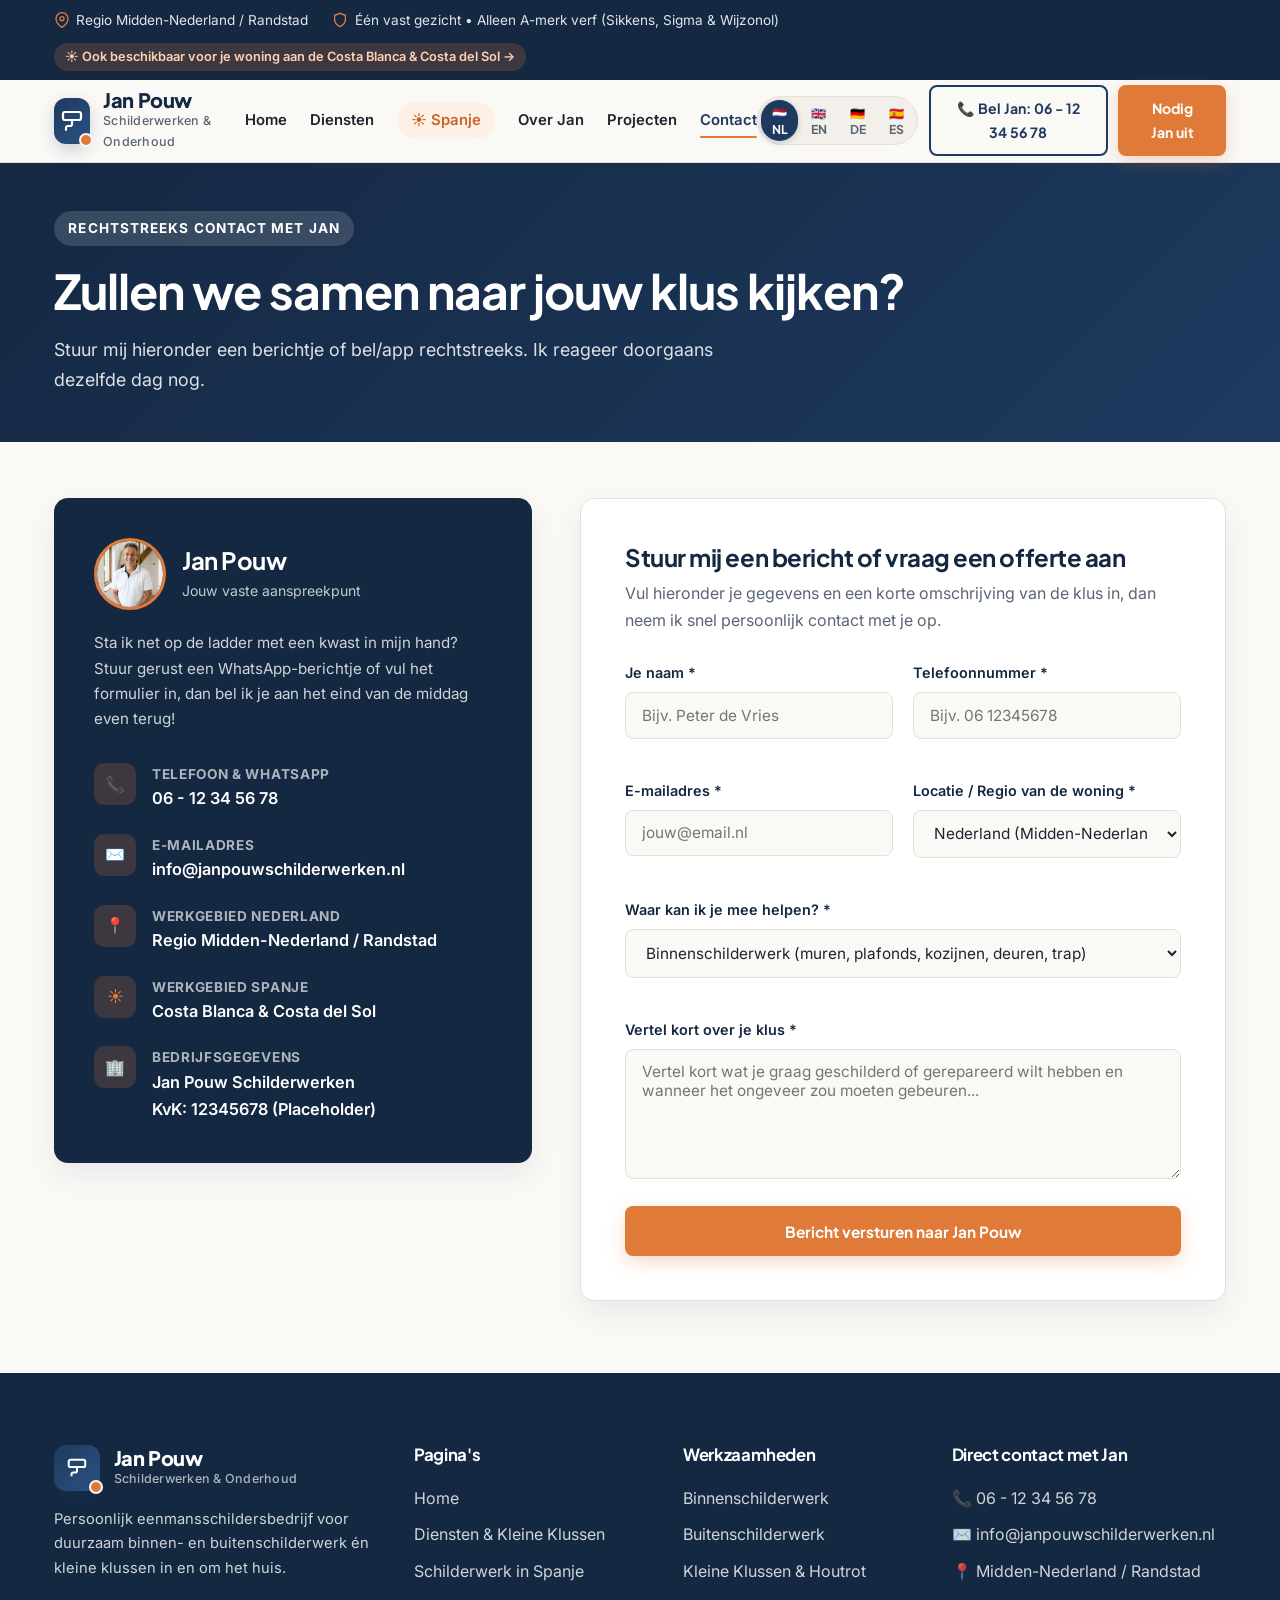
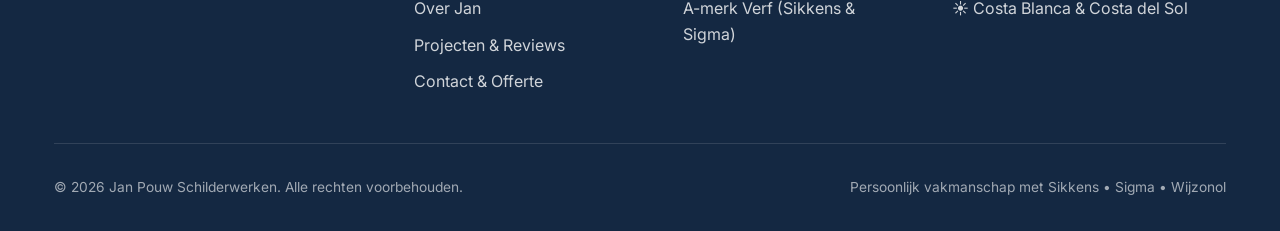
==== commit a0c42282: "Split website into 6 short standalone pages with interactive service tabs" ====
--- a/contact.html
+++ b/contact.html
@@ -48,9 +48,10 @@
 
       <nav class="nav-links" aria-label="Hoofdnavigatie">
         <a href="index.html" class="nav-link">Home</a>
-        <a href="diensten.html" class="nav-link">Diensten &amp; Klussen</a>
-        <a href="spanje.html" class="nav-link nav-link-spain">☀️ Schilderwerk in Spanje</a>
-        <a href="over-jan.html" class="nav-link">Over Jan &amp; Projecten</a>
+        <a href="diensten.html" class="nav-link">Diensten</a>
+        <a href="spanje.html" class="nav-link nav-link-spain">☀️ Spanje</a>
+        <a href="over-jan.html" class="nav-link">Over Jan</a>
+        <a href="projecten.html" class="nav-link">Projecten</a>
         <a href="contact.html" class="nav-link active">Contact</a>
       </nav>
 
@@ -66,7 +67,7 @@
   </header>
 
   <!-- Page Hero -->
-  <section class="page-hero">
+  <section class="page-hero" style="padding: 3rem 0;">
     <div class="container">
       <span class="eyebrow" style="background: rgba(255,255,255,0.15); color: #fff;">Rechtstreeks contact met Jan</span>
       <h1>Zullen we samen naar jouw klus kijken?</h1>
@@ -75,7 +76,7 @@
   </section>
 
   <!-- Contact Sectie -->
-  <section class="section">
+  <section class="section" style="padding: 3.5rem 0 4.5rem;">
     <div class="container contact-layout">
       <!-- Linkerkolom: Contactgegevens met Jan's foto -->
       <aside class="contact-info-card">
@@ -216,7 +217,8 @@
             <li><a href="index.html">Home</a></li>
             <li><a href="diensten.html">Diensten &amp; Kleine Klussen</a></li>
             <li><a href="spanje.html">Schilderwerk in Spanje</a></li>
-            <li><a href="over-jan.html">Over Jan &amp; Projecten</a></li>
+            <li><a href="over-jan.html">Over Jan</a></li>
+            <li><a href="projecten.html">Projecten &amp; Reviews</a></li>
             <li><a href="contact.html">Contact &amp; Offerte</a></li>
           </ul>
         </div>
@@ -226,9 +228,8 @@
           <ul class="footer-links">
             <li><a href="diensten.html#binnen">Binnenschilderwerk</a></li>
             <li><a href="diensten.html#buiten">Buitenschilderwerk</a></li>
-            <li><a href="diensten.html#klussen">Houtrot reparatie</a></li>
-            <li><a href="diensten.html#klussen">Behangen &amp; Wandafwerking</a></li>
-            <li><a href="diensten.html#klussen">Kleine timmer- &amp; montageklussen</a></li>
+            <li><a href="diensten.html#klussen">Kleine Klussen &amp; Houtrot</a></li>
+            <li><a href="diensten.html#verf">A-merk Verf (Sikkens &amp; Sigma)</a></li>
           </ul>
         </div>
 
--- a/css/style.css
+++ b/css/style.css
@@ -1638,3 +1638,105 @@
     padding: 2.25rem 1.5rem;
   }
 }
+
+
+/* ==========================================================================
+   Interactieve Dienst-Tabbladen & Compacte Pagina-indeling
+   ========================================================================== */
+.service-tabs-nav {
+  display: flex;
+  justify-content: center;
+  flex-wrap: wrap;
+  gap: 0.75rem;
+  margin-bottom: 2.5rem;
+}
+
+.service-tab-btn {
+  background: var(--surface-white);
+  border: 1.5px solid var(--border-color);
+  padding: 0.8rem 1.4rem;
+  border-radius: var(--radius-pill);
+  font-family: var(--font-heading);
+  font-weight: 700;
+  font-size: 0.95rem;
+  color: var(--primary-dark);
+  cursor: pointer;
+  transition: var(--transition);
+  display: inline-flex;
+  align-items: center;
+  gap: 0.5rem;
+  box-shadow: var(--shadow-sm);
+}
+
+.service-tab-btn:hover {
+  border-color: var(--primary);
+  transform: translateY(-2px);
+}
+
+.service-tab-btn.active {
+  background: var(--primary);
+  color: #fff;
+  border-color: var(--primary);
+  box-shadow: 0 8px 20px rgba(30, 58, 95, 0.22);
+}
+
+.service-tab-panel {
+  display: none;
+  animation: fadeInTab 0.25s ease;
+}
+
+.service-tab-panel.active {
+  display: block;
+}
+
+@keyframes fadeInTab {
+  from {
+    opacity: 0;
+    transform: translateY(6px);
+  }
+  to {
+    opacity: 1;
+    transform: translateY(0);
+  }
+}
+
+.quick-nav-grid {
+  display: grid;
+  grid-template-columns: repeat(3, 1fr);
+  gap: 1.5rem;
+}
+
+.quick-nav-card {
+  background: var(--surface-white);
+  border: 1px solid var(--border-color);
+  border-radius: var(--radius-md);
+  padding: 1.75rem;
+  box-shadow: var(--shadow-sm);
+  transition: var(--transition);
+  display: flex;
+  flex-direction: column;
+  justify-content: space-between;
+}
+
+.quick-nav-card:hover {
+  transform: translateY(-4px);
+  box-shadow: var(--shadow-md);
+  border-color: var(--accent);
+}
+
+.quick-nav-card h3 {
+  font-size: 1.2rem;
+  margin-bottom: 0.45rem;
+}
+
+.quick-nav-card p {
+  font-size: 0.92rem;
+  color: var(--text-muted);
+  margin-bottom: 1.15rem;
+}
+
+@media (max-width: 992px) {
+  .quick-nav-grid {
+    grid-template-columns: 1fr;
+  }
+}
